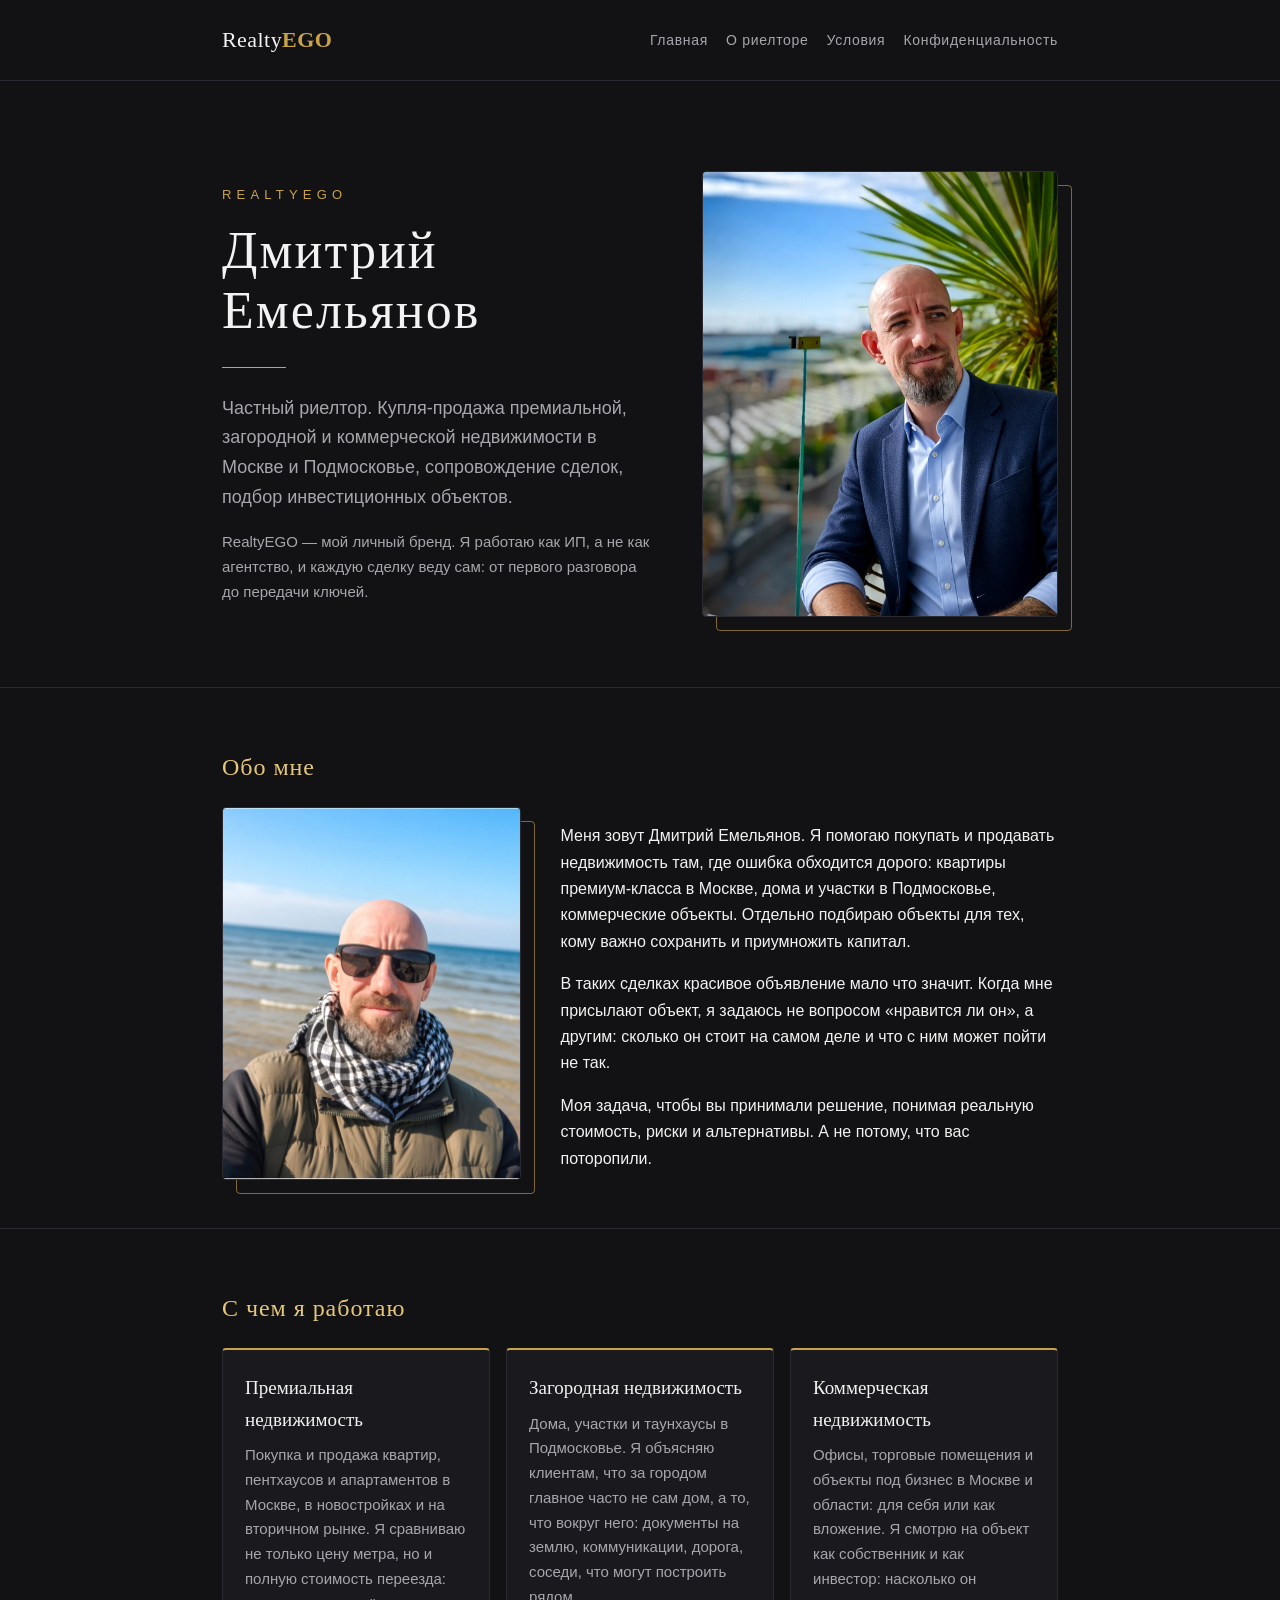
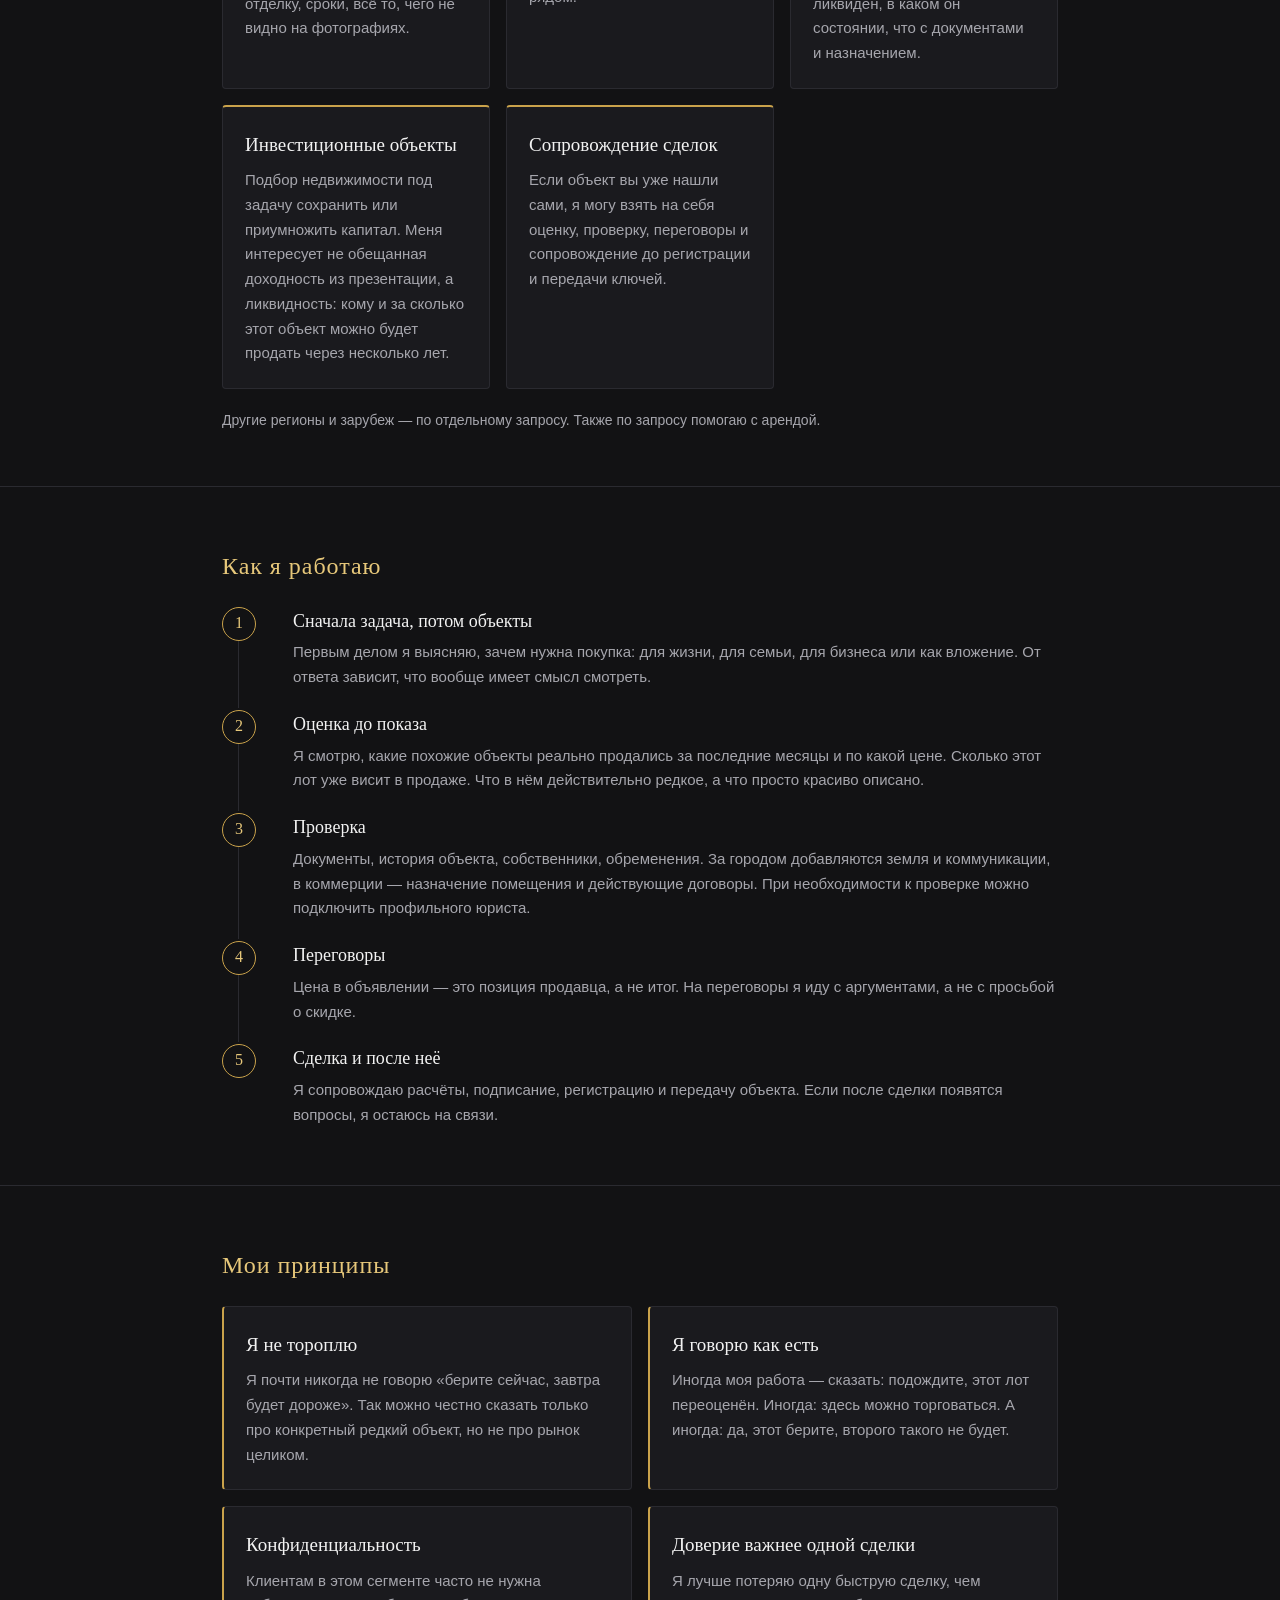
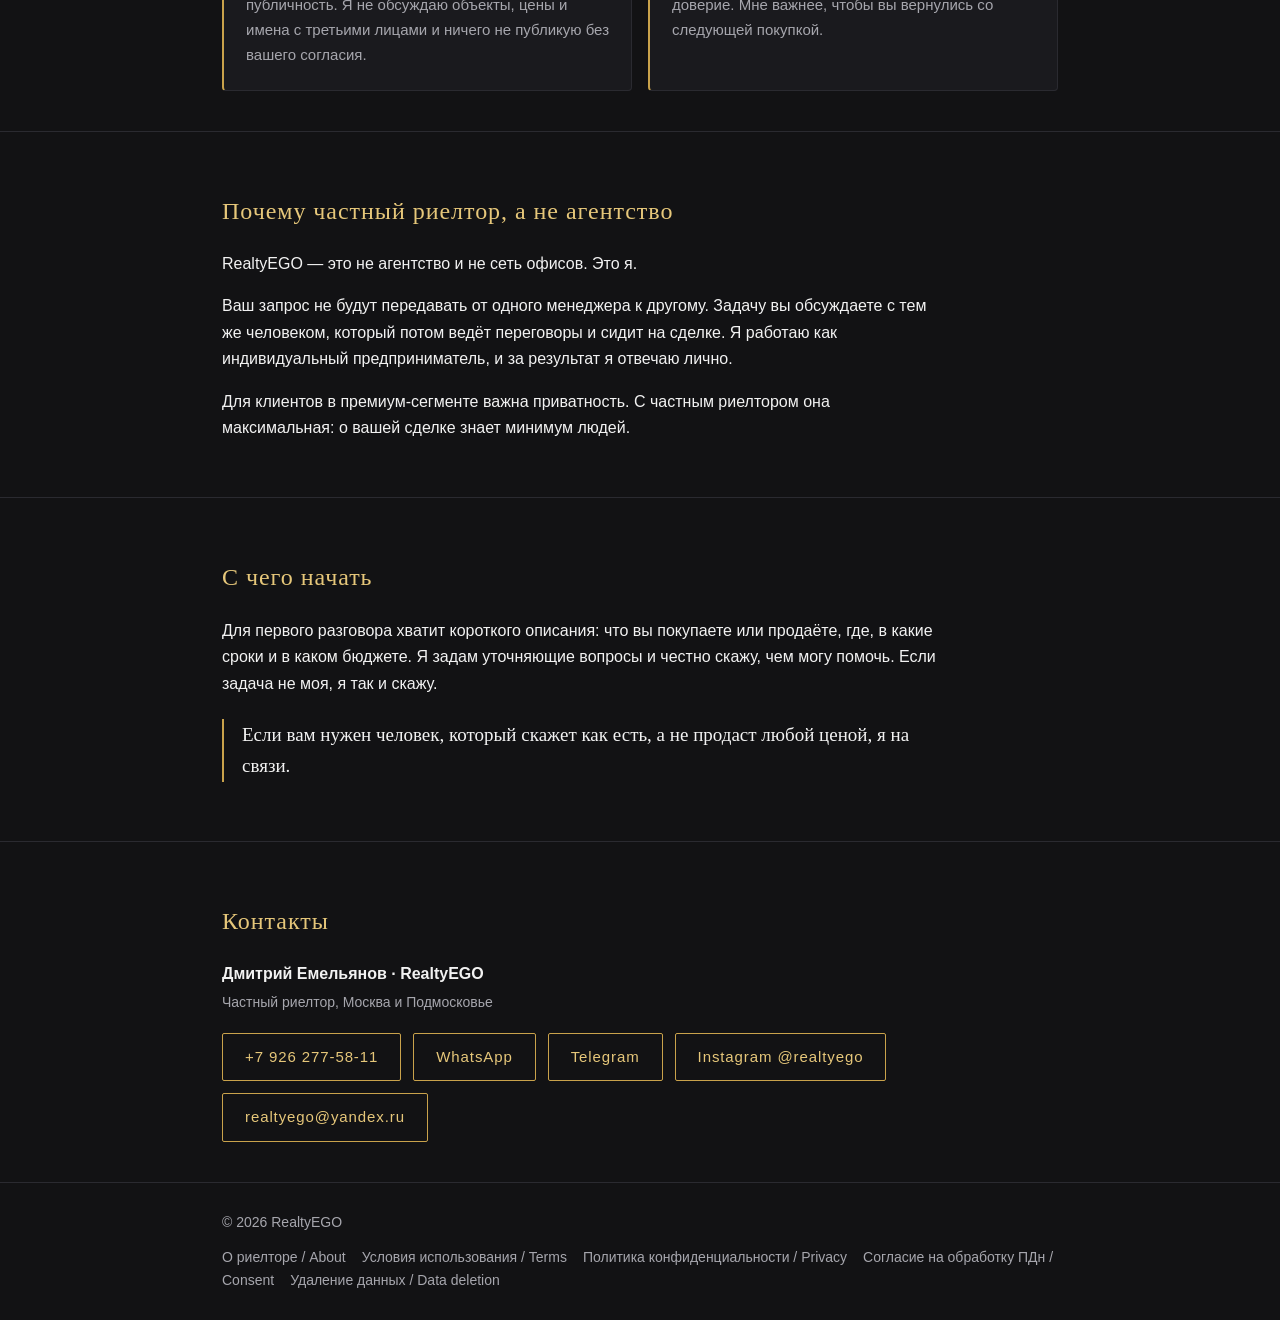
==== about/index.html @ 1777834c "About: tighten privacy sentence" ====
<!DOCTYPE html>
<html lang="ru">
<head>
<meta charset="utf-8">
<meta name="viewport" content="width=device-width, initial-scale=1">
<title>О риелторе — Дмитрий Емельянов | RealtyEGO</title>
<meta name="description" content="Дмитрий Емельянов, частный риелтор RealtyEGO: купля-продажа премиальной, загородной и коммерческой недвижимости Москвы и Подмосковья, сопровождение сделок, инвестиционные объекты.">
<link rel="stylesheet" href="/style.css">
</head>
<body>
<header><div class="wrap"><a class="logo" href="/">Realty<b>EGO</b></a><nav><a href="/">Главная</a><a href="/about/">О риелторе</a><a href="/terms/">Условия</a><a href="/privacy/">Конфиденциальность</a></nav></div></header>
<main>
<div class="hero about-hero"><div class="wrap hero-grid">
<div>
<p class="kicker">RealtyEGO</p>
<h1 class="name">Дмитрий Емельянов</h1>
<div class="divider"></div>
<p class="lead">Частный риелтор. Купля-продажа премиальной, загородной и коммерческой недвижимости в Москве и Подмосковье, сопровождение сделок, подбор инвестиционных объектов.</p>
<p class="note">RealtyEGO — мой личный бренд. Я работаю как ИП, а не как агентство, и каждую сделку веду сам: от первого разговора до передачи ключей.</p>
</div>
<div class="photo"><img src="/media/about/hero.jpg" alt="Дмитрий Емельянов, частный риелтор RealtyEGO"></div>
</div></div>

<section><div class="wrap">
<h2>Обо мне</h2>
<div class="about-grid">
<div class="photo"><img src="/media/about/beach_about.jpg" alt="Дмитрий Емельянов"></div>
<div class="prose">
<p>Меня зовут Дмитрий Емельянов. Я помогаю покупать и продавать недвижимость там, где ошибка обходится дорого: квартиры премиум-класса в Москве, дома и участки в Подмосковье, коммерческие объекты. Отдельно подбираю объекты для тех, кому важно сохранить и приумножить капитал.</p>
<p>В таких сделках красивое объявление мало что значит. Когда мне присылают объект, я задаюсь не вопросом «нравится ли он», а другим: сколько он стоит на самом деле и что с ним может пойти не так.</p>
<p>Моя задача, чтобы вы принимали решение, понимая реальную стоимость, риски и альтернативы. А не потому, что вас поторопили.</p>
</div>
</div>
</div></section>

<section><div class="wrap">
<h2>С чем я работаю</h2>
<div class="cards">
<div class="card"><h3>Премиальная недвижимость</h3><p>Покупка и продажа квартир, пентхаусов и апартаментов в Москве, в новостройках и на вторичном рынке. Я сравниваю не только цену метра, но и полную стоимость переезда: отделку, сроки, всё то, чего не видно на фотографиях.</p></div>
<div class="card"><h3>Загородная недвижимость</h3><p>Дома, участки и таунхаусы в Подмосковье. Я объясняю клиентам, что за городом главное часто не сам дом, а то, что вокруг него: документы на землю, коммуникации, дорога, соседи, что могут построить рядом.</p></div>
<div class="card"><h3>Коммерческая недвижимость</h3><p>Офисы, торговые помещения и объекты под бизнес в Москве и области: для себя или как вложение. Я смотрю на объект как собственник и как инвестор: насколько он ликвиден, в каком он состоянии, что с документами и назначением.</p></div>
<div class="card"><h3>Инвестиционные объекты</h3><p>Подбор недвижимости под задачу сохранить или приумножить капитал. Меня интересует не обещанная доходность из презентации, а ликвидность: кому и за сколько этот объект можно будет продать через несколько лет.</p></div>
<div class="card"><h3>Сопровождение сделок</h3><p>Если объект вы уже нашли сами, я могу взять на себя оценку, проверку, переговоры и сопровождение до регистрации и передачи ключей.</p></div>
</div>
<p class="aside">Другие регионы и зарубеж — по отдельному запросу. Также по запросу помогаю с арендой.</p>
</div></section>

<section><div class="wrap">
<h2>Как я работаю</h2>
<ol class="steps">
<li><h3>Сначала задача, потом объекты</h3><p>Первым делом я выясняю, зачем нужна покупка: для жизни, для семьи, для бизнеса или как вложение. От ответа зависит, что вообще имеет смысл смотреть.</p></li>
<li><h3>Оценка до показа</h3><p>Я смотрю, какие похожие объекты реально продались за последние месяцы и по какой цене. Сколько этот лот уже висит в продаже. Что в нём действительно редкое, а что просто красиво описано.</p></li>
<li><h3>Проверка</h3><p>Документы, история объекта, собственники, обременения. За городом добавляются земля и коммуникации, в коммерции — назначение помещения и действующие договоры. При необходимости к проверке можно подключить профильного юриста.</p></li>
<li><h3>Переговоры</h3><p>Цена в объявлении — это позиция продавца, а не итог. На переговоры я иду с аргументами, а не с просьбой о скидке.</p></li>
<li><h3>Сделка и после неё</h3><p>Я сопровождаю расчёты, подписание, регистрацию и передачу объекта. Если после сделки появятся вопросы, я остаюсь на связи.</p></li>
</ol>
</div></section>

<section><div class="wrap">
<h2>Мои принципы</h2>
<div class="principles">
<div class="card"><h3>Я не тороплю</h3><p>Я почти никогда не говорю «берите сейчас, завтра будет дороже». Так можно честно сказать только про конкретный редкий объект, но не про рынок целиком.</p></div>
<div class="card"><h3>Я говорю как есть</h3><p>Иногда моя работа — сказать: подождите, этот лот переоценён. Иногда: здесь можно торговаться. А иногда: да, этот берите, второго такого не будет.</p></div>
<div class="card"><h3>Конфиденциальность</h3><p>Клиентам в этом сегменте часто не нужна публичность. Я не обсуждаю объекты, цены и имена с третьими лицами и ничего не публикую без вашего согласия.</p></div>
<div class="card"><h3>Доверие важнее одной сделки</h3><p>Я лучше потеряю одну быструю сделку, чем доверие. Мне важнее, чтобы вы вернулись со следующей покупкой.</p></div>
</div>
</div></section>

<section><div class="wrap prose">
<h2>Почему частный риелтор, а не агентство</h2>
<p>RealtyEGO — это не агентство и не сеть офисов. Это я.</p>
<p>Ваш запрос не будут передавать от одного менеджера к другому. Задачу вы обсуждаете с тем же человеком, который потом ведёт переговоры и сидит на сделке. Я работаю как индивидуальный предприниматель, и за результат я отвечаю лично.</p>
<p>Для клиентов в премиум-сегменте важна приватность. С частным риелтором она максимальная: о вашей сделке знает минимум людей.</p>
</div></section>

<section><div class="wrap prose">
<h2>С чего начать</h2>
<p>Для первого разговора хватит короткого описания: что вы покупаете или продаёте, где, в какие сроки и в каком бюджете. Я задам уточняющие вопросы и честно скажу, чем могу помочь. Если задача не моя, я так и скажу.</p>
<p class="cta">Если вам нужен человек, который скажет как есть, а не продаст любой ценой, я на связи.</p>
</div></section>

<section id="contacts"><div class="wrap vcard">
<h2>Контакты</h2>
<p><b>Дмитрий Емельянов · RealtyEGO</b></p>
<p class="muted">Частный риелтор, Москва и Подмосковье</p>
<div class="contacts">
<a class="btn" href="tel:+79262775811">+7 926 277-58-11</a>
<a class="btn" href="https://wa.me/79262775811" target="_blank" rel="noopener">WhatsApp</a>
<a class="btn" href="https://t.me/realtyEGO" target="_blank" rel="noopener">Telegram</a>
<a class="btn" href="https://www.instagram.com/realtyego/" target="_blank" rel="noopener">Instagram @realtyego</a>
<a class="btn" href="mailto:realtyego@yandex.ru">realtyego@yandex.ru</a>
</div>
</div></section>
</main>
<footer><div class="wrap"><div>© 2026 RealtyEGO</div><div><a href="/about/">О риелторе / About</a><a href="/terms/">Условия использования / Terms</a><a href="/privacy/">Политика конфиденциальности / Privacy</a><a href="/consent/">Согласие на обработку ПДн / Consent</a><a href="/data-deletion/">Удаление данных / Data deletion</a></div></div></footer>
</body>
</html>
---- style.css ----
:root{--bg:#121214;--panel:#1a1a1e;--gold:#c9a24b;--gold2:#e6c77a;--text:#f2f2f2;--muted:#a6a6ad;--line:#2a2a30}
*{box-sizing:border-box}
html,body{margin:0;padding:0}
body{background:var(--bg);color:var(--text);font-family:"Helvetica Neue",Arial,sans-serif;line-height:1.65;-webkit-font-smoothing:antialiased}
a{color:var(--gold2);text-decoration:none}
a:hover{text-decoration:underline}
.wrap{max-width:880px;margin:0 auto;padding:0 22px}
header{border-bottom:1px solid var(--line);padding:22px 0}
header .wrap{display:flex;align-items:center;justify-content:space-between;gap:16px;flex-wrap:wrap}
.logo{font-family:Georgia,"Times New Roman",serif;font-size:22px;letter-spacing:.02em;color:var(--text);white-space:nowrap}
.logo b{color:var(--gold);font-weight:700}
.logo:hover{text-decoration:none}
nav a{color:var(--muted);margin-left:18px;font-size:14px;letter-spacing:.05em}
nav a:first-child{margin-left:0}
.hero{padding:90px 0 70px;text-align:center}
.hero .mark{font-family:Georgia,serif;font-size:clamp(40px,9vw,76px);letter-spacing:.16em;line-height:1.1;margin:0}
.hero .mark span{display:block;font-size:.42em;letter-spacing:.5em;color:var(--text);margin-bottom:6px}
.hero .mark b{color:var(--gold)}
.hero p.lead{color:var(--muted);font-size:18px;max-width:620px;margin:26px auto 0}
.divider{width:64px;height:1px;background:var(--gold);margin:30px auto}
section{padding:40px 0;border-top:1px solid var(--line)}
h1,h2,h3{font-family:Georgia,serif;font-weight:400;color:var(--text)}
h2{color:var(--gold2);letter-spacing:.04em}
.cards{display:grid;grid-template-columns:repeat(auto-fit,minmax(220px,1fr));gap:16px;margin-top:20px}
.card{background:var(--panel);border:1px solid var(--line);border-top:2px solid var(--gold);padding:22px;border-radius:4px}
.card h3{margin:0 0 8px;font-size:19px}
.card p{margin:0;color:var(--muted);font-size:15px}
.contacts{display:flex;flex-wrap:wrap;gap:12px;margin-top:18px}
.btn{display:inline-block;border:1px solid var(--gold);color:var(--gold2);padding:11px 22px;border-radius:2px;letter-spacing:.06em;font-size:15px}
.btn:hover{background:var(--gold);color:var(--bg);text-decoration:none}
.doc{padding:50px 0}
.doc h1{font-size:34px;margin-bottom:4px}
.doc .date{color:var(--muted);font-size:14px}
.doc h2{font-size:21px;margin-top:34px}
.summary{background:var(--panel);border-left:2px solid var(--gold);padding:18px 22px;margin:26px 0;border-radius:2px}
.summary h2{margin-top:0}
footer{border-top:1px solid var(--line);padding:28px 0;color:var(--muted);font-size:14px}
footer .wrap{display:flex;justify-content:space-between;flex-wrap:wrap;gap:12px}
footer a{color:var(--muted);margin-right:16px}
@media(max-width:560px){nav a{margin-left:12px}.hero{padding:60px 0 50px}}

/* About page */
.hero.about-hero{text-align:left}
.hero-grid{display:grid;grid-template-columns:1.1fr .9fr;gap:44px;align-items:center}
.hero .name{font-family:Georgia,serif;font-size:clamp(34px,5.4vw,52px);letter-spacing:.04em;line-height:1.15;margin:0}
.hero .kicker{color:var(--gold);letter-spacing:.4em;font-size:13px;text-transform:uppercase;margin:0 0 16px}
.hero.about-hero .divider{margin:26px 0}
.hero.about-hero p.lead{margin:0;max-width:none}
.hero p.note{color:var(--muted);font-size:15px;margin:18px 0 0}
.photo{position:relative}
.photo img{display:block;width:100%;aspect-ratio:4/5;object-fit:cover;border-radius:4px;border:1px solid var(--line)}
.photo:after{content:"";position:absolute;left:14px;top:14px;right:-14px;bottom:-14px;border:1px solid var(--gold);border-radius:4px;z-index:-1;opacity:.6}
.about-grid{display:grid;grid-template-columns:.75fr 1.25fr;gap:40px;align-items:start;margin-top:10px}
.prose p{max-width:720px}
.aside{color:var(--muted);font-size:14px;margin-top:20px}
.steps{counter-reset:s;list-style:none;padding:0;margin:20px 0 0}
.steps li{position:relative;padding:0 0 18px 54px;border-left:1px solid var(--line);margin-left:16px}
.steps li:last-child{border-left-color:transparent}
.steps li:before{counter-increment:s;content:counter(s);position:absolute;left:-17px;top:0;width:32px;height:32px;border:1px solid var(--gold);border-radius:50%;background:var(--bg);color:var(--gold2);font-family:Georgia,serif;text-align:center;line-height:30px}
.steps h3{margin:2px 0 4px;font-size:18px}
.steps p{margin:0;color:var(--muted);font-size:15px}
.principles{display:grid;grid-template-columns:repeat(auto-fit,minmax(300px,1fr));gap:16px;margin-top:20px}
.principles .card{border-top:1px solid var(--line);border-left:2px solid var(--gold)}
.cta{font-family:Georgia,serif;font-size:19px;color:var(--text);border-left:2px solid var(--gold);padding-left:18px;margin-top:22px}
.vcard p{margin:4px 0}
.vcard .muted{color:var(--muted);font-size:14px}
@media(max-width:720px){.hero-grid,.about-grid{grid-template-columns:1fr}.hero-grid .photo{order:-1;max-width:420px}.about-grid .photo{max-width:360px}}
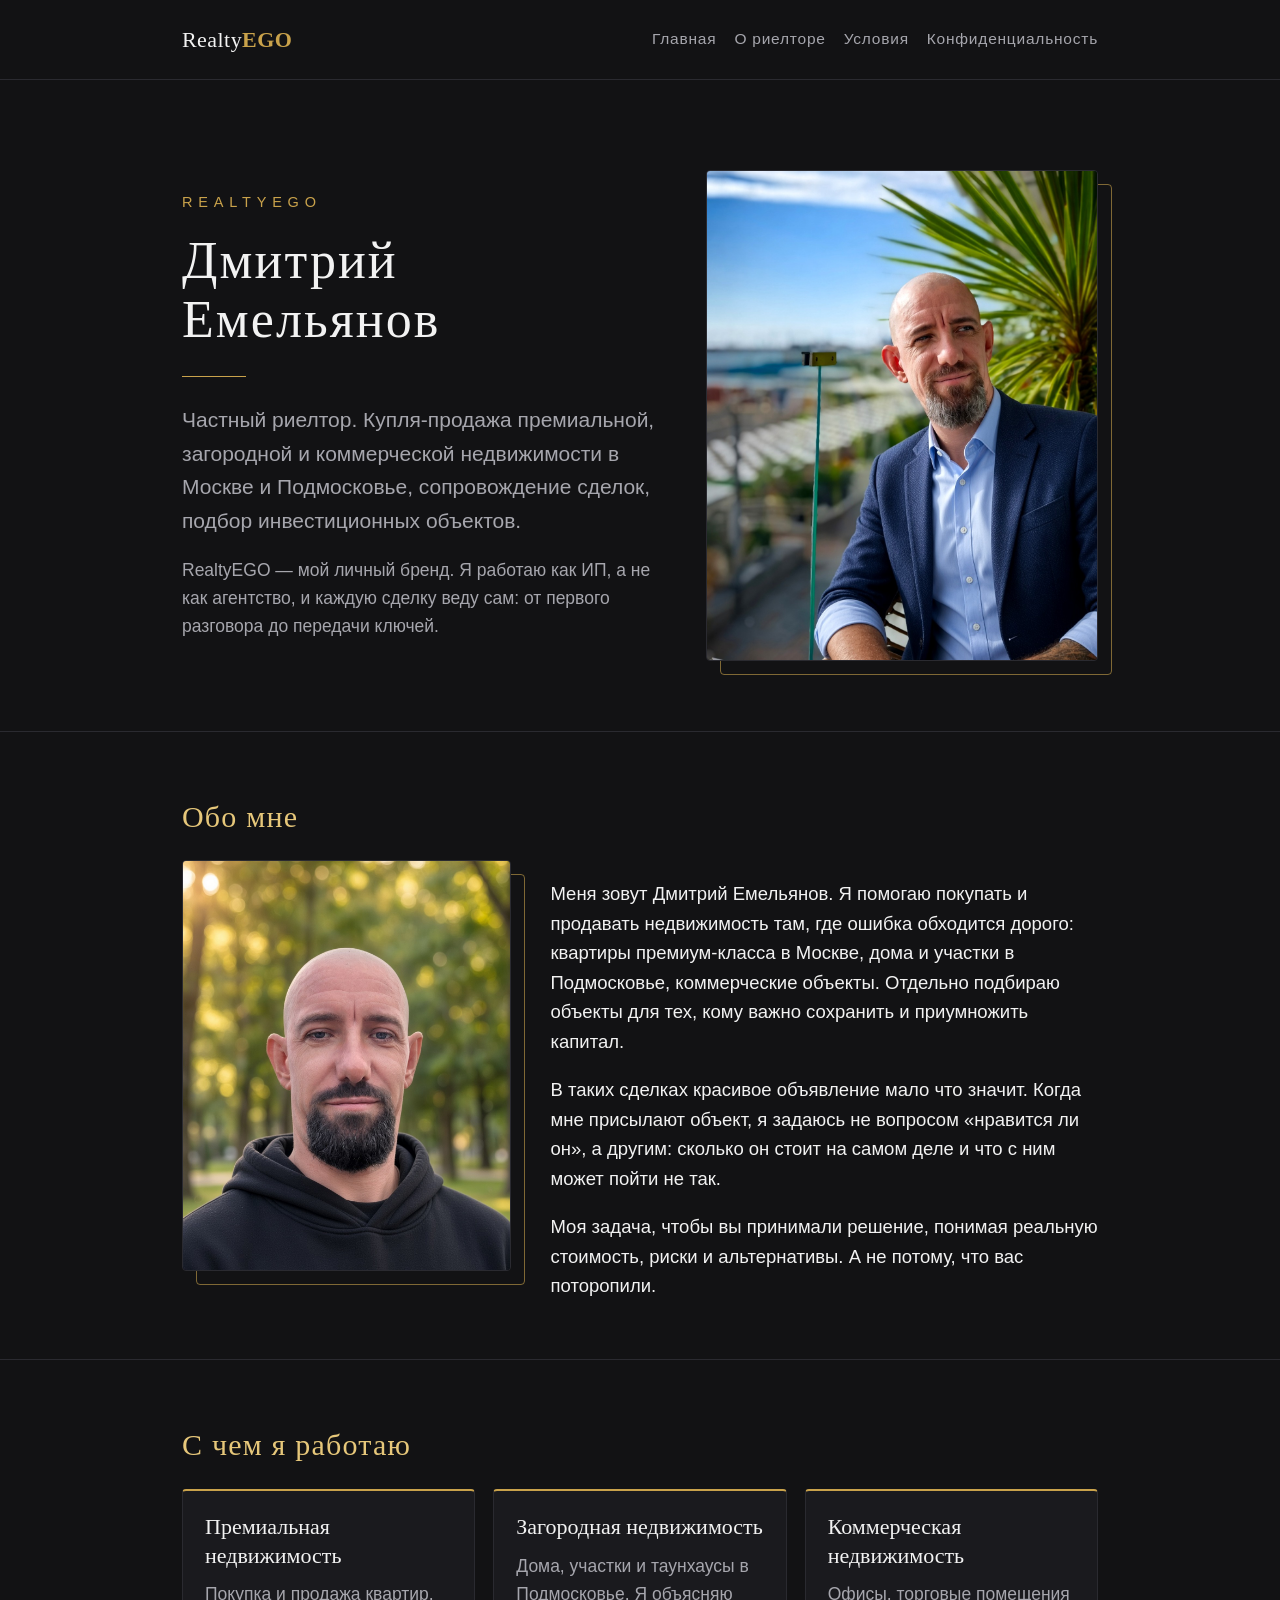
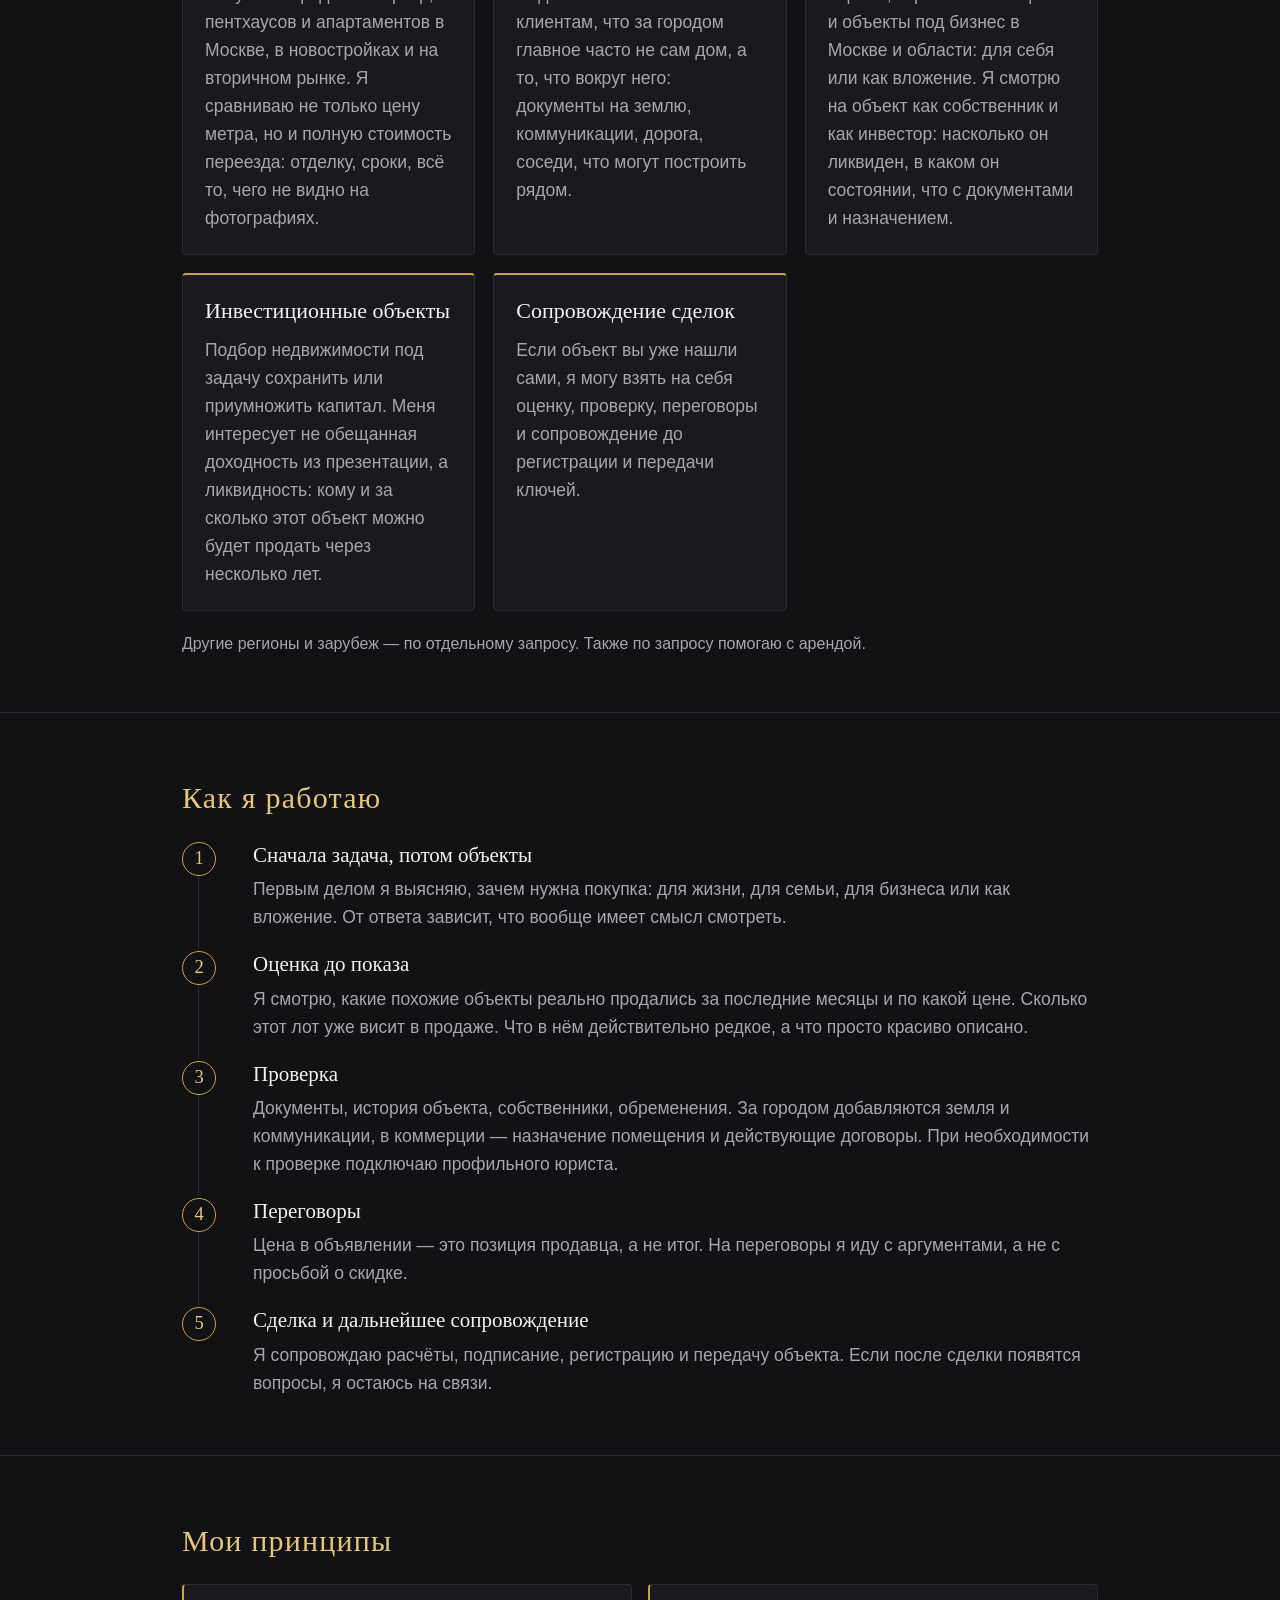
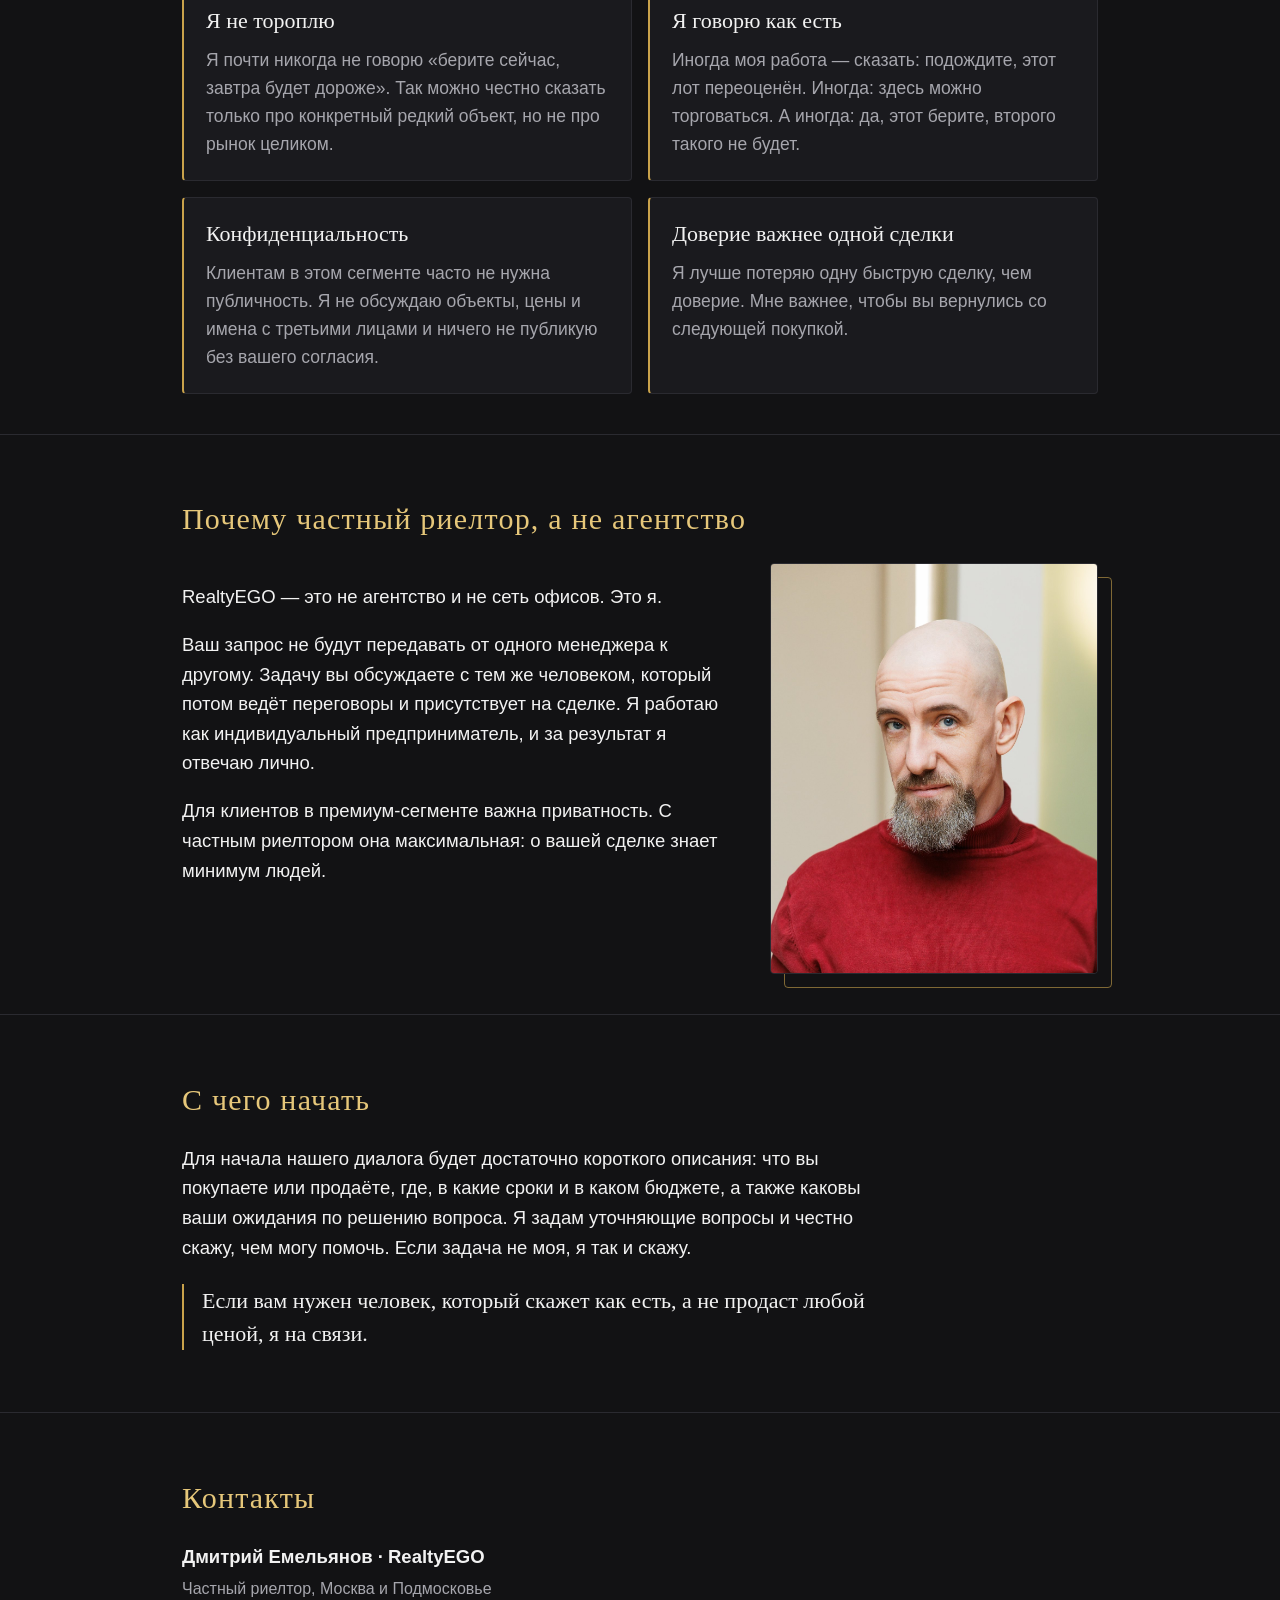
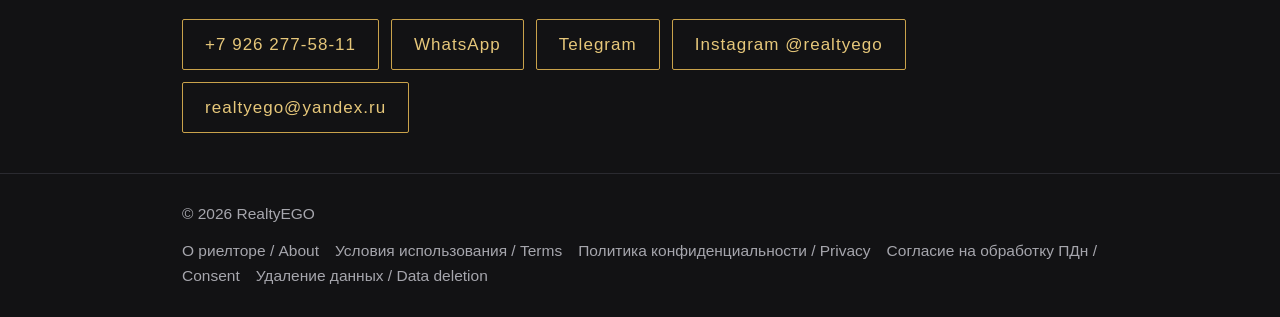
==== commit 85947a55: "About: text edits, larger fonts, new park and red-sweater photos (no sunglasses)" ====
--- a/about/index.html
+++ b/about/index.html
@@ -24,7 +24,7 @@
 <section><div class="wrap">
 <h2>Обо мне</h2>
 <div class="about-grid">
-<div class="photo"><img src="/media/about/beach_about.jpg" alt="Дмитрий Емельянов"></div>
+<div class="photo"><img src="/media/about/park_about.jpg" alt="Дмитрий Емельянов"></div>
 <div class="prose">
 <p>Меня зовут Дмитрий Емельянов. Я помогаю покупать и продавать недвижимость там, где ошибка обходится дорого: квартиры премиум-класса в Москве, дома и участки в Подмосковье, коммерческие объекты. Отдельно подбираю объекты для тех, кому важно сохранить и приумножить капитал.</p>
 <p>В таких сделках красивое объявление мало что значит. Когда мне присылают объект, я задаюсь не вопросом «нравится ли он», а другим: сколько он стоит на самом деле и что с ним может пойти не так.</p>
@@ -50,9 +50,9 @@
 <ol class="steps">
 <li><h3>Сначала задача, потом объекты</h3><p>Первым делом я выясняю, зачем нужна покупка: для жизни, для семьи, для бизнеса или как вложение. От ответа зависит, что вообще имеет смысл смотреть.</p></li>
 <li><h3>Оценка до показа</h3><p>Я смотрю, какие похожие объекты реально продались за последние месяцы и по какой цене. Сколько этот лот уже висит в продаже. Что в нём действительно редкое, а что просто красиво описано.</p></li>
-<li><h3>Проверка</h3><p>Документы, история объекта, собственники, обременения. За городом добавляются земля и коммуникации, в коммерции — назначение помещения и действующие договоры. При необходимости к проверке можно подключить профильного юриста.</p></li>
+<li><h3>Проверка</h3><p>Документы, история объекта, собственники, обременения. За городом добавляются земля и коммуникации, в коммерции — назначение помещения и действующие договоры. При необходимости к проверке подключаю профильного юриста.</p></li>
 <li><h3>Переговоры</h3><p>Цена в объявлении — это позиция продавца, а не итог. На переговоры я иду с аргументами, а не с просьбой о скидке.</p></li>
-<li><h3>Сделка и после неё</h3><p>Я сопровождаю расчёты, подписание, регистрацию и передачу объекта. Если после сделки появятся вопросы, я остаюсь на связи.</p></li>
+<li><h3>Сделка и дальнейшее сопровождение</h3><p>Я сопровождаю расчёты, подписание, регистрацию и передачу объекта. Если после сделки появятся вопросы, я остаюсь на связи.</p></li>
 </ol>
 </div></section>
 
@@ -66,16 +66,21 @@
 </div>
 </div></section>
 
-<section><div class="wrap prose">
+<section><div class="wrap">
 <h2>Почему частный риелтор, а не агентство</h2>
+<div class="about-grid about-grid-rev">
+<div>
 <p>RealtyEGO — это не агентство и не сеть офисов. Это я.</p>
-<p>Ваш запрос не будут передавать от одного менеджера к другому. Задачу вы обсуждаете с тем же человеком, который потом ведёт переговоры и сидит на сделке. Я работаю как индивидуальный предприниматель, и за результат я отвечаю лично.</p>
+<p>Ваш запрос не будут передавать от одного менеджера к другому. Задачу вы обсуждаете с тем же человеком, который потом ведёт переговоры и присутствует на сделке. Я работаю как индивидуальный предприниматель, и за результат я отвечаю лично.</p>
 <p>Для клиентов в премиум-сегменте важна приватность. С частным риелтором она максимальная: о вашей сделке знает минимум людей.</p>
+</div>
+<div class="photo"><img src="/media/about/red_about.jpg" alt="Дмитрий Емельянов, RealtyEGO" loading="lazy"></div>
+</div>
 </div></section>
 
 <section><div class="wrap prose">
 <h2>С чего начать</h2>
-<p>Для первого разговора хватит короткого описания: что вы покупаете или продаёте, где, в какие сроки и в каком бюджете. Я задам уточняющие вопросы и честно скажу, чем могу помочь. Если задача не моя, я так и скажу.</p>
+<p>Для начала нашего диалога будет достаточно короткого описания: что вы покупаете или продаёте, где, в какие сроки и в каком бюджете, а также каковы ваши ожидания по решению вопроса. Я задам уточняющие вопросы и честно скажу, чем могу помочь. Если задача не моя, я так и скажу.</p>
 <p class="cta">Если вам нужен человек, который скажет как есть, а не продаст любой ценой, я на связи.</p>
 </div></section>
 
--- a/style.css
+++ b/style.css
@@ -1,67 +1,67 @@
 :root{--bg:#121214;--panel:#1a1a1e;--gold:#c9a24b;--gold2:#e6c77a;--text:#f2f2f2;--muted:#a6a6ad;--line:#2a2a30}
 *{box-sizing:border-box}
 html,body{margin:0;padding:0}
-body{background:var(--bg);color:var(--text);font-family:"Helvetica Neue",Arial,sans-serif;line-height:1.65;-webkit-font-smoothing:antialiased}
+body{background:var(--bg);color:var(--text);font-family:"Helvetica Neue",Arial,sans-serif;font-size:18.5px;line-height:1.6;-webkit-font-smoothing:antialiased}
 a{color:var(--gold2);text-decoration:none}
 a:hover{text-decoration:underline}
-.wrap{max-width:880px;margin:0 auto;padding:0 22px}
+.wrap{max-width:960px;margin:0 auto;padding:0 22px}
 header{border-bottom:1px solid var(--line);padding:22px 0}
 header .wrap{display:flex;align-items:center;justify-content:space-between;gap:16px;flex-wrap:wrap}
 .logo{font-family:Georgia,"Times New Roman",serif;font-size:22px;letter-spacing:.02em;color:var(--text);white-space:nowrap}
 .logo b{color:var(--gold);font-weight:700}
 .logo:hover{text-decoration:none}
-nav a{color:var(--muted);margin-left:18px;font-size:14px;letter-spacing:.05em}
-nav a:first-child{margin-left:0}
+nav{display:flex;flex-wrap:wrap;gap:6px 18px}
+nav a{color:var(--muted);margin-left:0;font-size:15.5px;white-space:nowrap;display:inline-block;letter-spacing:.05em}
 .hero{padding:90px 0 70px;text-align:center}
-.hero .mark{font-family:Georgia,serif;font-size:clamp(40px,9vw,76px);letter-spacing:.16em;line-height:1.1;margin:0}
-.hero .mark span{display:block;font-size:.42em;letter-spacing:.5em;color:var(--text);margin-bottom:6px}
-.hero .mark b{color:var(--gold)}
-.hero p.lead{color:var(--muted);font-size:18px;max-width:620px;margin:26px auto 0}
+.hero .mark{font-family:Georgia,serif;font-size:clamp(40px,8vw,68px);letter-spacing:.04em;line-height:1.1;margin:0;white-space:nowrap}
+.hero .mark b{color:var(--gold);font-weight:700}
+.hero p.lead{color:var(--muted);font-size:21px;max-width:620px;margin:26px auto 0}
 .divider{width:64px;height:1px;background:var(--gold);margin:30px auto}
 section{padding:40px 0;border-top:1px solid var(--line)}
-h1,h2,h3{font-family:Georgia,serif;font-weight:400;color:var(--text)}
-h2{color:var(--gold2);letter-spacing:.04em}
-.cards{display:grid;grid-template-columns:repeat(auto-fit,minmax(220px,1fr));gap:16px;margin-top:20px}
+h1,h2,h3{font-family:Georgia,serif;font-weight:400;color:var(--text);line-height:1.25}
+h2{color:var(--gold2);letter-spacing:.04em;font-size:30px;line-height:1.3}
+.cards{display:grid;grid-template-columns:repeat(auto-fit,minmax(260px,1fr));gap:18px;margin-top:20px}
 .card{background:var(--panel);border:1px solid var(--line);border-top:2px solid var(--gold);padding:22px;border-radius:4px}
-.card h3{margin:0 0 8px;font-size:19px}
-.card p{margin:0;color:var(--muted);font-size:15px}
+.card h3{margin:0 0 10px;font-size:22px;line-height:1.3}
+.card p{margin:0;color:var(--muted);font-size:17.5px;line-height:1.6}
 .contacts{display:flex;flex-wrap:wrap;gap:12px;margin-top:18px}
-.btn{display:inline-block;border:1px solid var(--gold);color:var(--gold2);padding:11px 22px;border-radius:2px;letter-spacing:.06em;font-size:15px}
+.btn{display:inline-block;border:1px solid var(--gold);color:var(--gold2);padding:11px 22px;border-radius:2px;letter-spacing:.06em;font-size:17px}
 .btn:hover{background:var(--gold);color:var(--bg);text-decoration:none}
 .doc{padding:50px 0}
 .doc h1{font-size:34px;margin-bottom:4px}
-.doc .date{color:var(--muted);font-size:14px}
-.doc h2{font-size:21px;margin-top:34px}
+.doc .date{color:var(--muted);font-size:15.5px}
+.doc h2{font-size:23px;margin-top:34px}
 .summary{background:var(--panel);border-left:2px solid var(--gold);padding:18px 22px;margin:26px 0;border-radius:2px}
 .summary h2{margin-top:0}
-footer{border-top:1px solid var(--line);padding:28px 0;color:var(--muted);font-size:14px}
+footer{border-top:1px solid var(--line);padding:28px 0;color:var(--muted);font-size:15.5px}
 footer .wrap{display:flex;justify-content:space-between;flex-wrap:wrap;gap:12px}
 footer a{color:var(--muted);margin-right:16px}
-@media(max-width:560px){nav a{margin-left:12px}.hero{padding:60px 0 50px}}
+@media(max-width:560px){body{font-size:17px}nav{gap:4px 14px}nav a{font-size:15px}.doc h1{font-size:30px}.hero{padding:60px 0 50px}h2{font-size:26px}.hero p.lead{font-size:19px}.card h3{font-size:20px}.card p,.steps p{font-size:16.5px}.steps h3{font-size:19.5px}.btn{font-size:16px}.cta{font-size:20px}}
 
 /* About page */
 .hero.about-hero{text-align:left}
 .hero-grid{display:grid;grid-template-columns:1.1fr .9fr;gap:44px;align-items:center}
 .hero .name{font-family:Georgia,serif;font-size:clamp(34px,5.4vw,52px);letter-spacing:.04em;line-height:1.15;margin:0}
-.hero .kicker{color:var(--gold);letter-spacing:.4em;font-size:13px;text-transform:uppercase;margin:0 0 16px}
+.hero .kicker{color:var(--gold);letter-spacing:.4em;font-size:14.5px;text-transform:uppercase;margin:0 0 16px}
 .hero.about-hero .divider{margin:26px 0}
 .hero.about-hero p.lead{margin:0;max-width:none}
-.hero p.note{color:var(--muted);font-size:15px;margin:18px 0 0}
+.hero p.note{color:var(--muted);font-size:17.5px;margin:18px 0 0}
 .photo{position:relative}
 .photo img{display:block;width:100%;aspect-ratio:4/5;object-fit:cover;border-radius:4px;border:1px solid var(--line)}
 .photo:after{content:"";position:absolute;left:14px;top:14px;right:-14px;bottom:-14px;border:1px solid var(--gold);border-radius:4px;z-index:-1;opacity:.6}
 .about-grid{display:grid;grid-template-columns:.75fr 1.25fr;gap:40px;align-items:start;margin-top:10px}
+.about-grid-rev{grid-template-columns:1.25fr .75fr}
 .prose p{max-width:720px}
-.aside{color:var(--muted);font-size:14px;margin-top:20px}
+.aside{color:var(--muted);font-size:16px;margin-top:20px}
 .steps{counter-reset:s;list-style:none;padding:0;margin:20px 0 0}
 .steps li{position:relative;padding:0 0 18px 54px;border-left:1px solid var(--line);margin-left:16px}
 .steps li:last-child{border-left-color:transparent}
 .steps li:before{counter-increment:s;content:counter(s);position:absolute;left:-17px;top:0;width:32px;height:32px;border:1px solid var(--gold);border-radius:50%;background:var(--bg);color:var(--gold2);font-family:Georgia,serif;text-align:center;line-height:30px}
-.steps h3{margin:2px 0 4px;font-size:18px}
-.steps p{margin:0;color:var(--muted);font-size:15px}
+.steps h3{margin:2px 0 6px;font-size:21px;line-height:1.3}
+.steps p{margin:0;color:var(--muted);font-size:17.5px;line-height:1.6}
 .principles{display:grid;grid-template-columns:repeat(auto-fit,minmax(300px,1fr));gap:16px;margin-top:20px}
 .principles .card{border-top:1px solid var(--line);border-left:2px solid var(--gold)}
-.cta{font-family:Georgia,serif;font-size:19px;color:var(--text);border-left:2px solid var(--gold);padding-left:18px;margin-top:22px}
+.cta{font-family:Georgia,serif;font-size:22px;line-height:1.5;color:var(--text);border-left:2px solid var(--gold);padding-left:18px;margin-top:22px}
 .vcard p{margin:4px 0}
-.vcard .muted{color:var(--muted);font-size:14px}
-@media(max-width:720px){.hero-grid,.about-grid{grid-template-columns:1fr}.hero-grid .photo{order:-1;max-width:420px}.about-grid .photo{max-width:360px}}
+.vcard .muted{color:var(--muted);font-size:16px}
+@media(max-width:720px){.hero-grid,.about-grid,.about-grid-rev{grid-template-columns:1fr}.hero-grid .photo{order:-1;max-width:420px}.about-grid .photo{max-width:360px}}
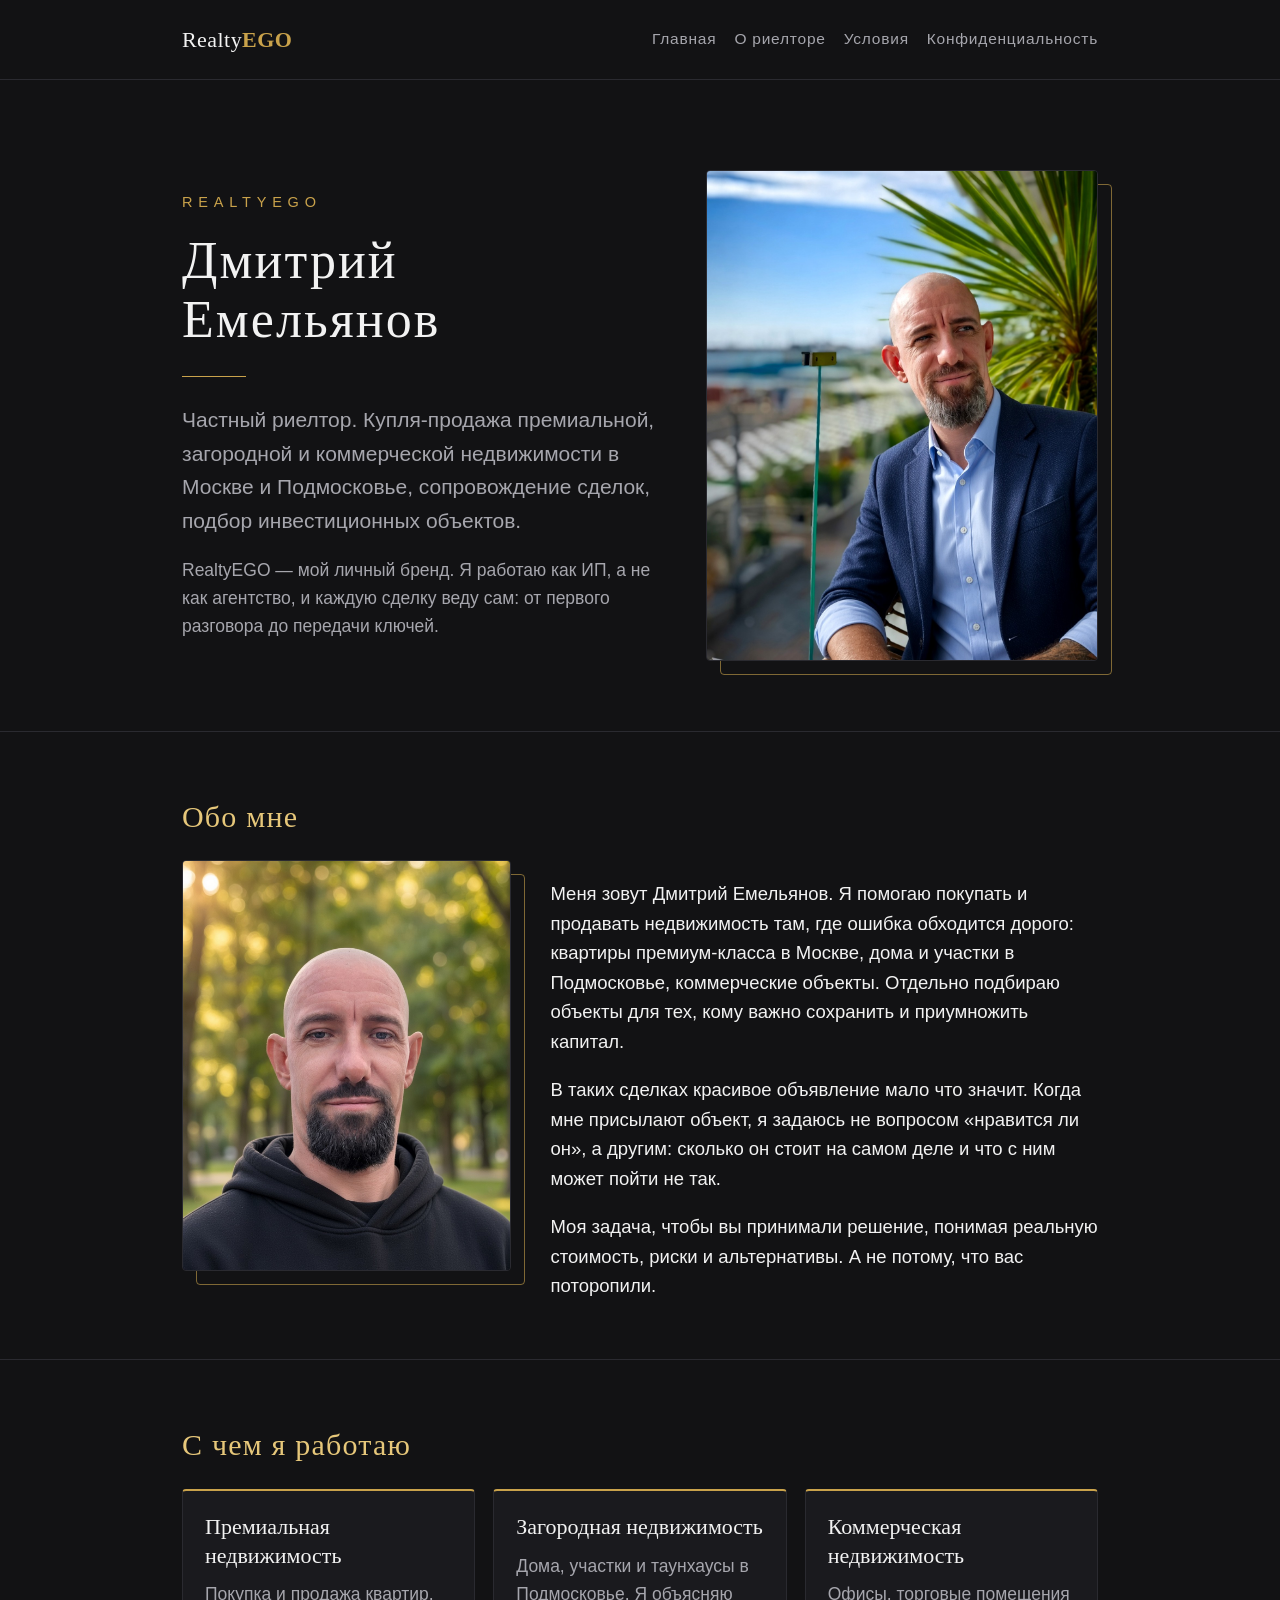
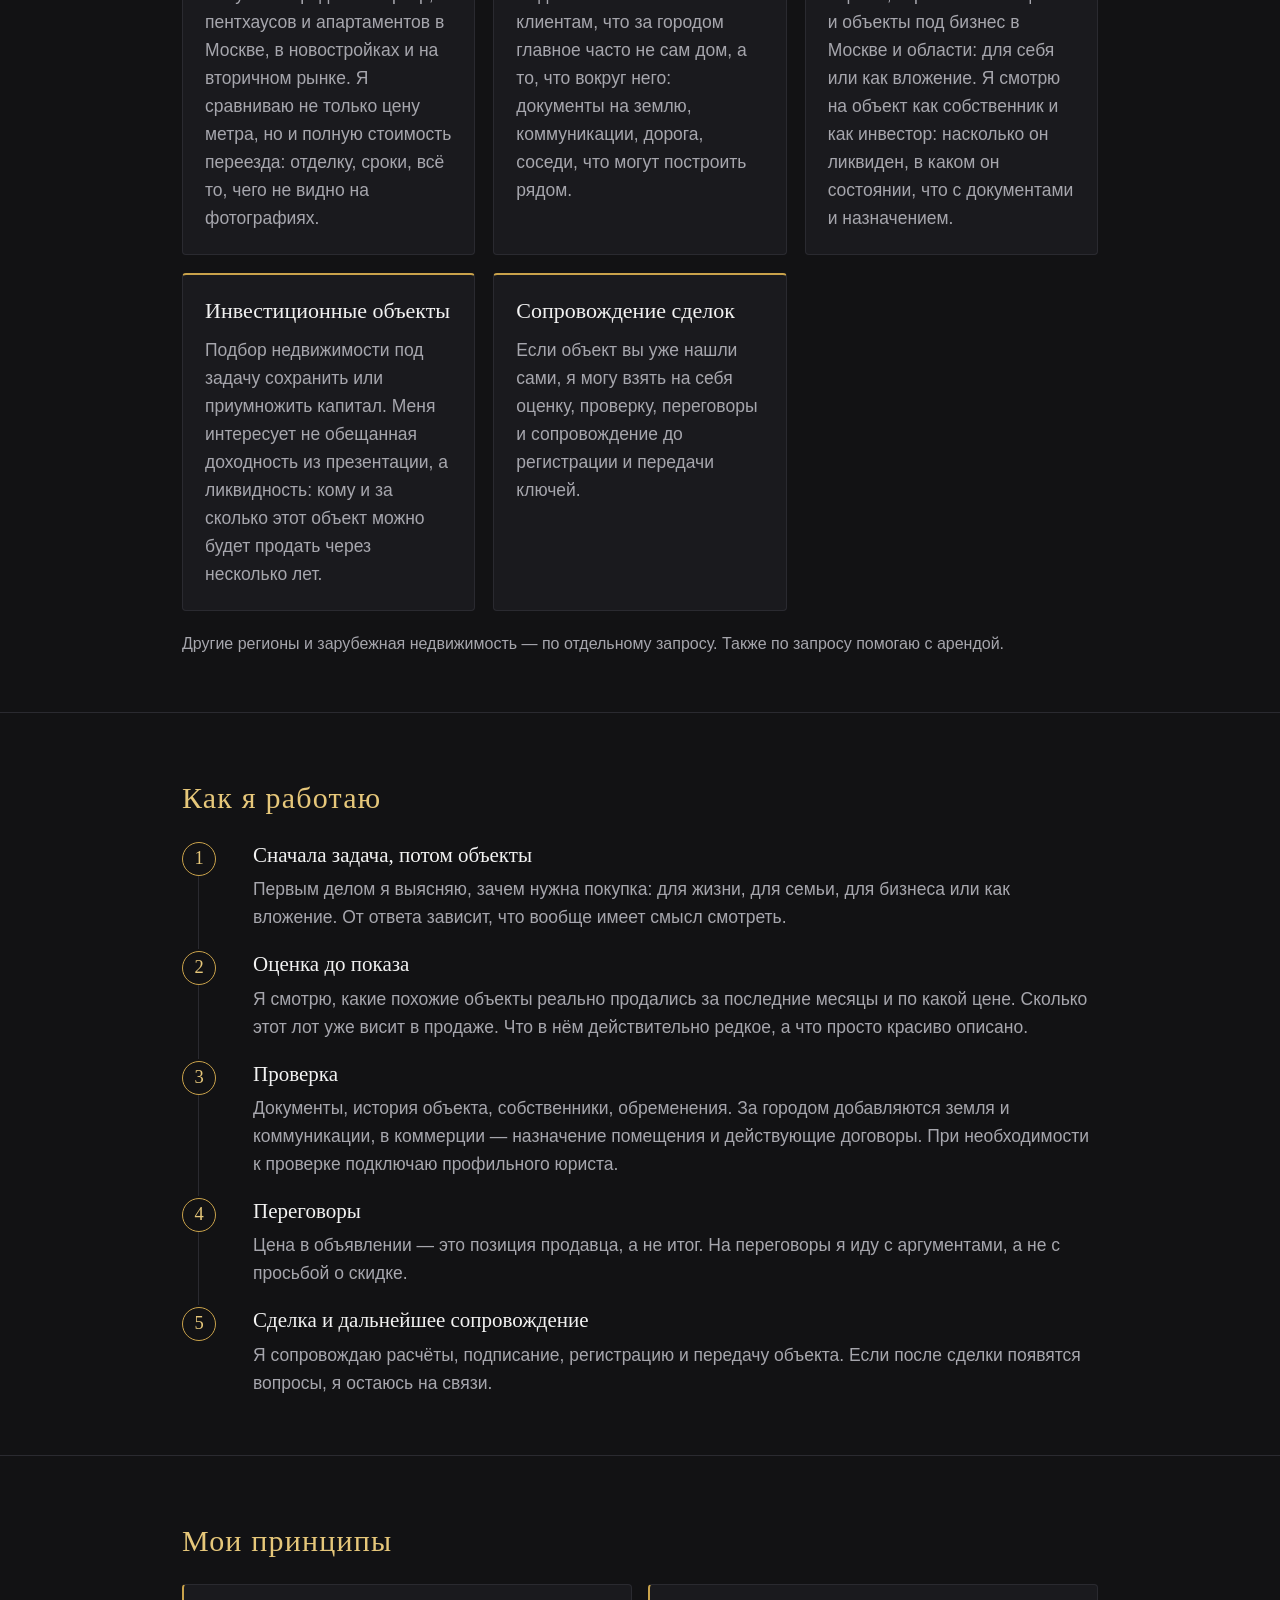
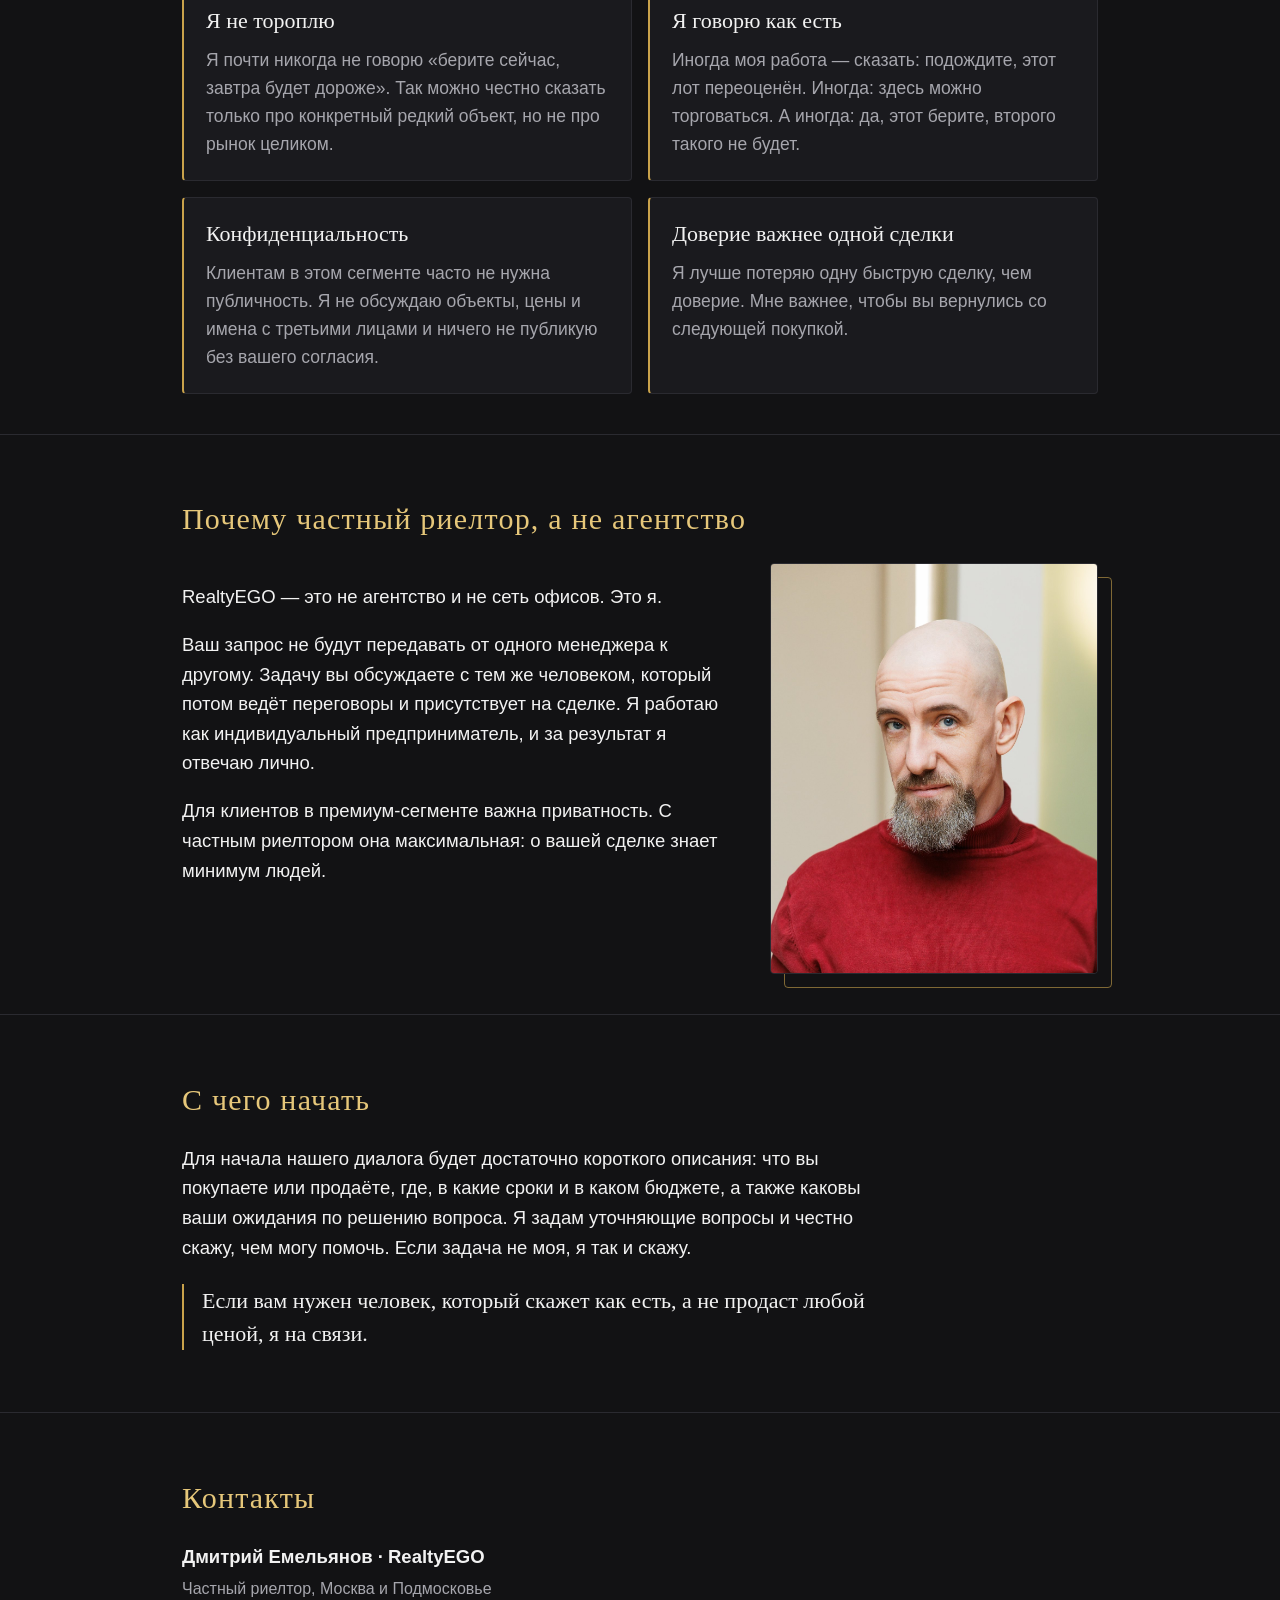
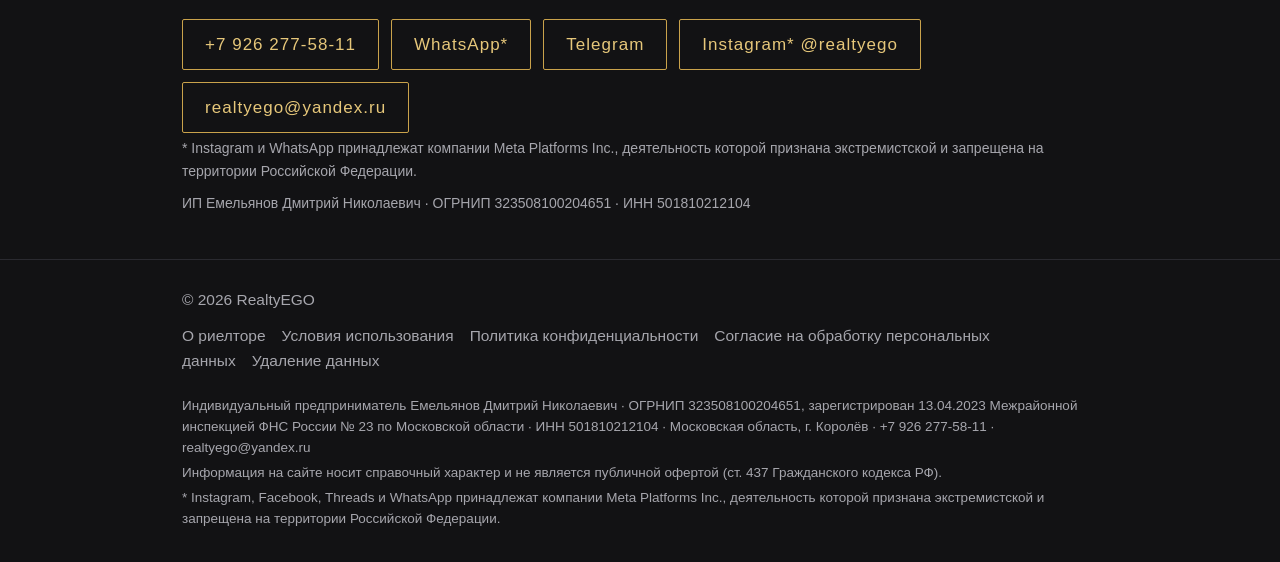
==== commit a83a3171: "Compliance fixes: remove TikTok, Meta* labels, IP requisites (ZoZPP art.9), no-offer note, Russian-f" ====
--- a/about/index.html
+++ b/about/index.html
@@ -42,7 +42,7 @@
 <div class="card"><h3>Инвестиционные объекты</h3><p>Подбор недвижимости под задачу сохранить или приумножить капитал. Меня интересует не обещанная доходность из презентации, а ликвидность: кому и за сколько этот объект можно будет продать через несколько лет.</p></div>
 <div class="card"><h3>Сопровождение сделок</h3><p>Если объект вы уже нашли сами, я могу взять на себя оценку, проверку, переговоры и сопровождение до регистрации и передачи ключей.</p></div>
 </div>
-<p class="aside">Другие регионы и зарубеж — по отдельному запросу. Также по запросу помогаю с арендой.</p>
+<p class="aside">Другие регионы и зарубежная недвижимость — по отдельному запросу. Также по запросу помогаю с арендой.</p>
 </div></section>
 
 <section><div class="wrap">
@@ -90,13 +90,20 @@
 <p class="muted">Частный риелтор, Москва и Подмосковье</p>
 <div class="contacts">
 <a class="btn" href="tel:+79262775811">+7 926 277-58-11</a>
-<a class="btn" href="https://wa.me/79262775811" target="_blank" rel="noopener">WhatsApp</a>
+<a class="btn" href="https://wa.me/79262775811" target="_blank" rel="noopener">WhatsApp*</a>
 <a class="btn" href="https://t.me/realtyEGO" target="_blank" rel="noopener">Telegram</a>
-<a class="btn" href="https://www.instagram.com/realtyego/" target="_blank" rel="noopener">Instagram @realtyego</a>
+<a class="btn" href="https://www.instagram.com/realtyego/" target="_blank" rel="noopener">Instagram* @realtyego</a>
 <a class="btn" href="mailto:realtyego@yandex.ru">realtyego@yandex.ru</a>
 </div>
+<p class="meta-note">* Instagram и WhatsApp принадлежат компании Meta Platforms Inc., деятельность которой признана экстремистской и запрещена на территории Российской Федерации.</p>
+<p class="muted requisites">ИП Емельянов Дмитрий Николаевич · ОГРНИП 323508100204651 · ИНН 501810212104</p>
 </div></section>
 </main>
-<footer><div class="wrap"><div>© 2026 RealtyEGO</div><div><a href="/about/">О риелторе / About</a><a href="/terms/">Условия использования / Terms</a><a href="/privacy/">Политика конфиденциальности / Privacy</a><a href="/consent/">Согласие на обработку ПДн / Consent</a><a href="/data-deletion/">Удаление данных / Data deletion</a></div></div></footer>
+<footer><div class="wrap"><div>© 2026 RealtyEGO</div><div><a href="/about/">О риелторе</a><a href="/terms/">Условия использования</a><a href="/privacy/">Политика конфиденциальности</a><a href="/consent/">Согласие на обработку персональных данных</a><a href="/data-deletion/">Удаление данных</a></div>
+<div class="legal">
+<p>Индивидуальный предприниматель Емельянов Дмитрий Николаевич · ОГРНИП 323508100204651, зарегистрирован 13.04.2023 Межрайонной инспекцией ФНС России № 23 по Московской области · ИНН 501810212104 · Московская область, г. Королёв · <a href="tel:+79262775811" class="nowrap">+7 926 277-58-11</a> · <a href="mailto:realtyego@yandex.ru">realtyego@yandex.ru</a></p>
+<p>Информация на сайте носит справочный характер и не является публичной офертой (ст. 437 Гражданского кодекса РФ).</p>
+<p>* Instagram, Facebook, Threads и WhatsApp принадлежат компании Meta Platforms Inc., деятельность которой признана экстремистской и запрещена на территории Российской Федерации.</p>
+</div></div></footer>
 </body>
 </html>
--- a/style.css
+++ b/style.css
@@ -65,3 +65,10 @@
 .vcard p{margin:4px 0}
 .vcard .muted{color:var(--muted);font-size:16px}
 @media(max-width:720px){.hero-grid,.about-grid,.about-grid-rev{grid-template-columns:1fr}.hero-grid .photo{order:-1;max-width:420px}.about-grid .photo{max-width:360px}}
+
+footer .legal{flex-basis:100%;font-size:13.5px;line-height:1.55;margin-top:6px}
+footer .legal p{margin:4px 0}
+footer .legal a{margin-right:0}
+.meta-note{color:var(--muted);font-size:14px;margin-top:14px}
+.vcard .requisites{font-size:14px;margin-top:10px}
+.nowrap{white-space:nowrap}
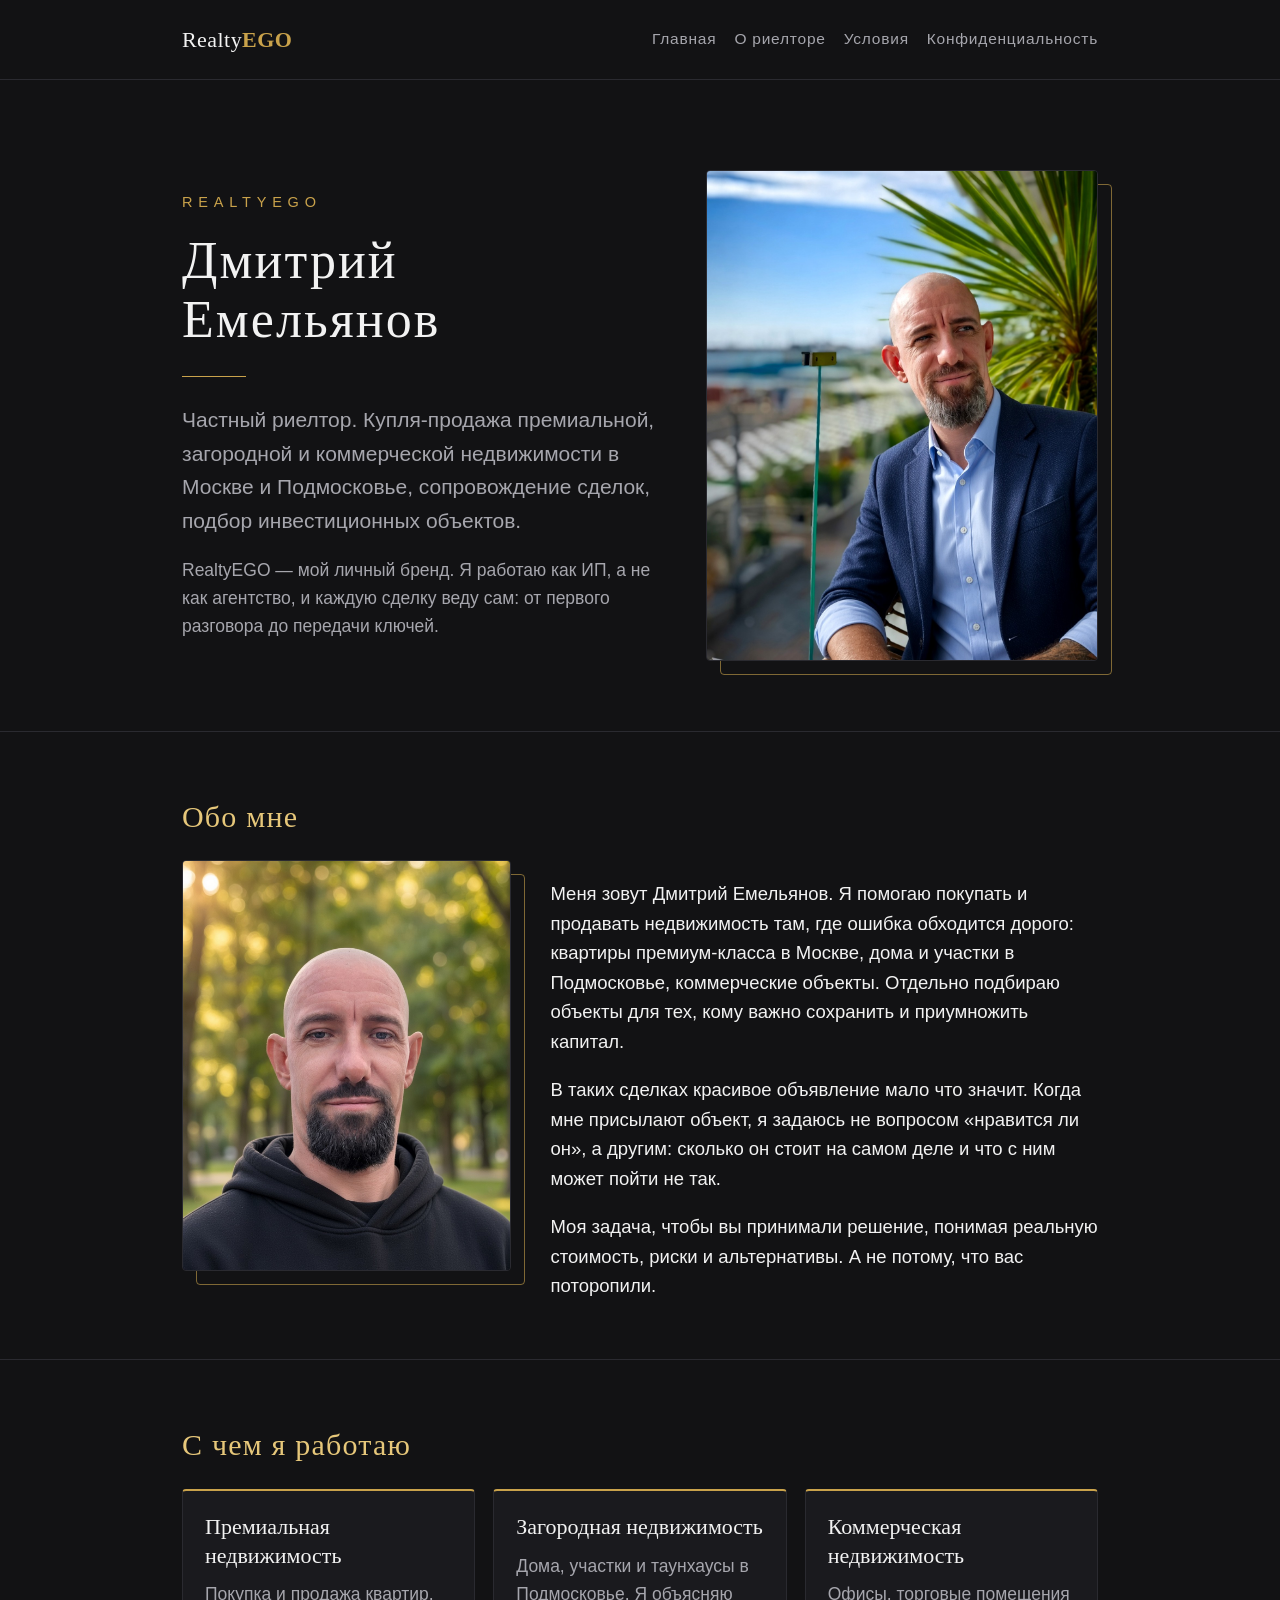
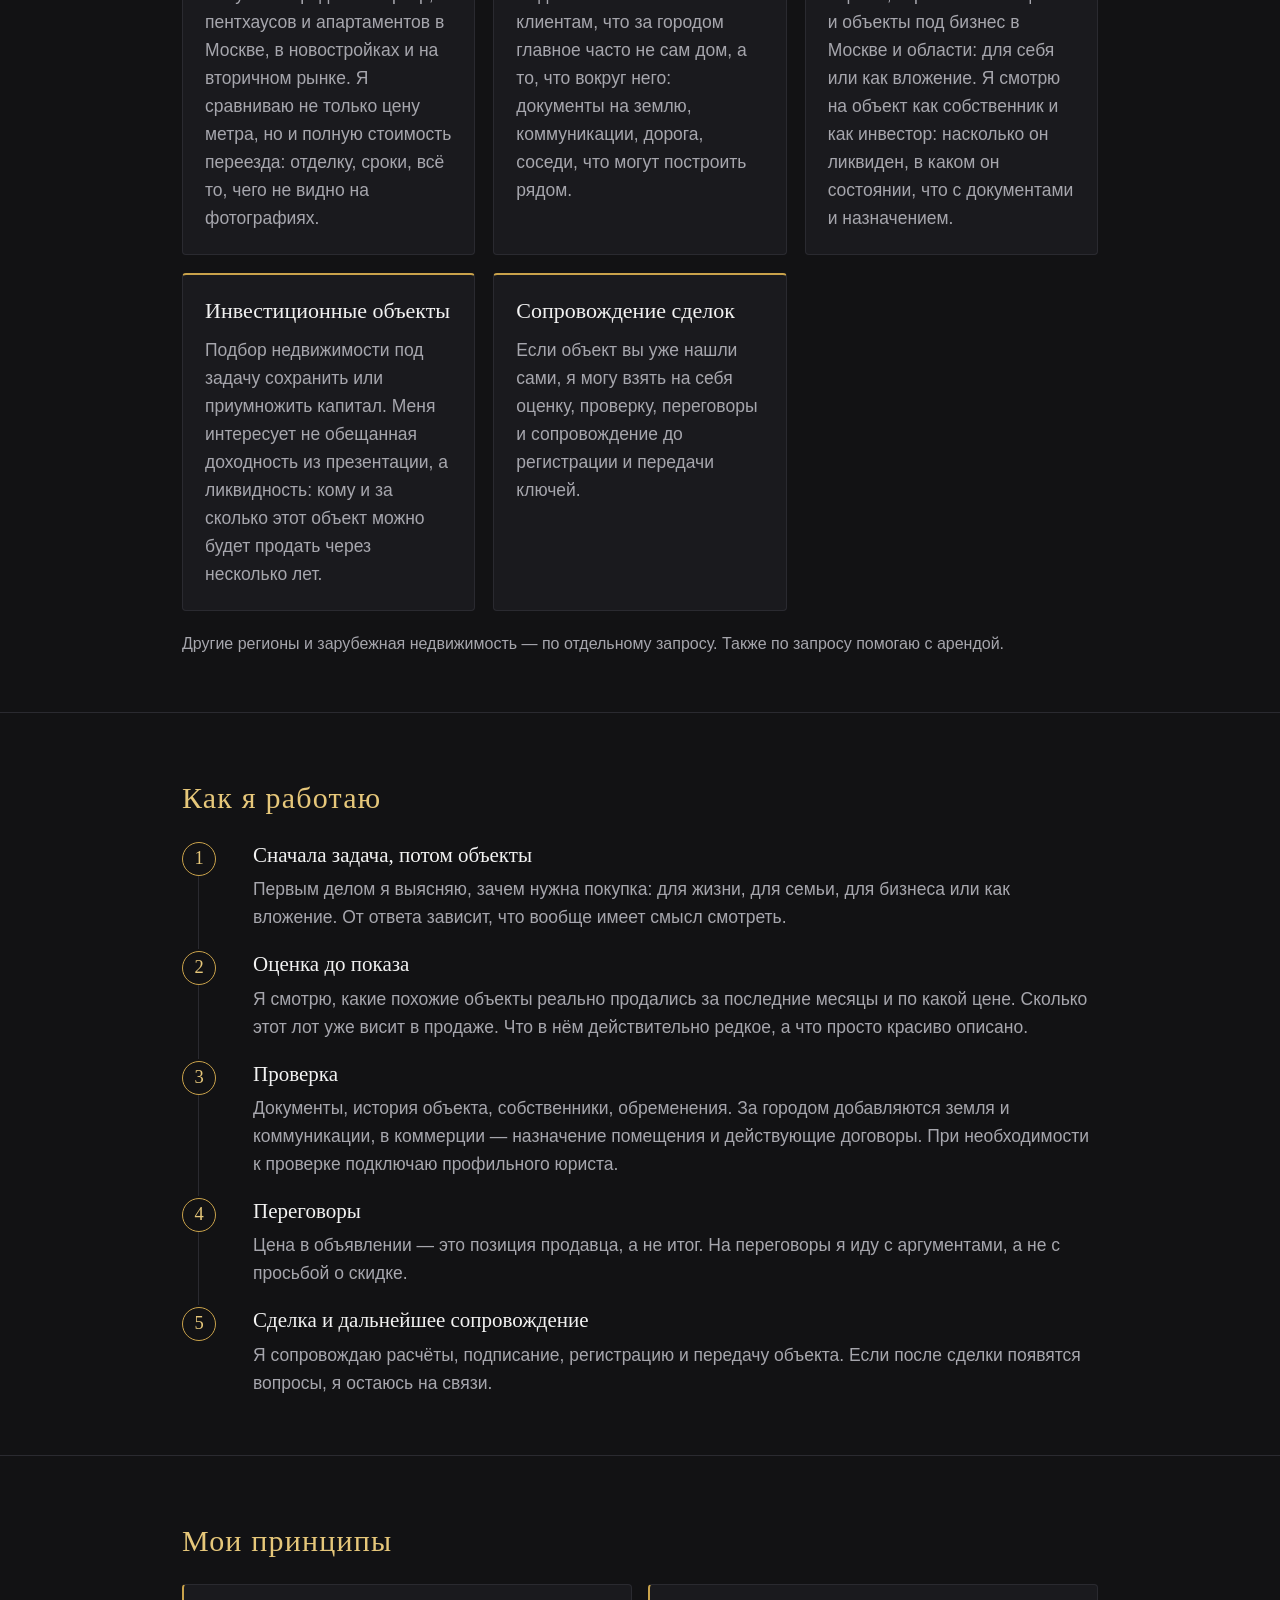
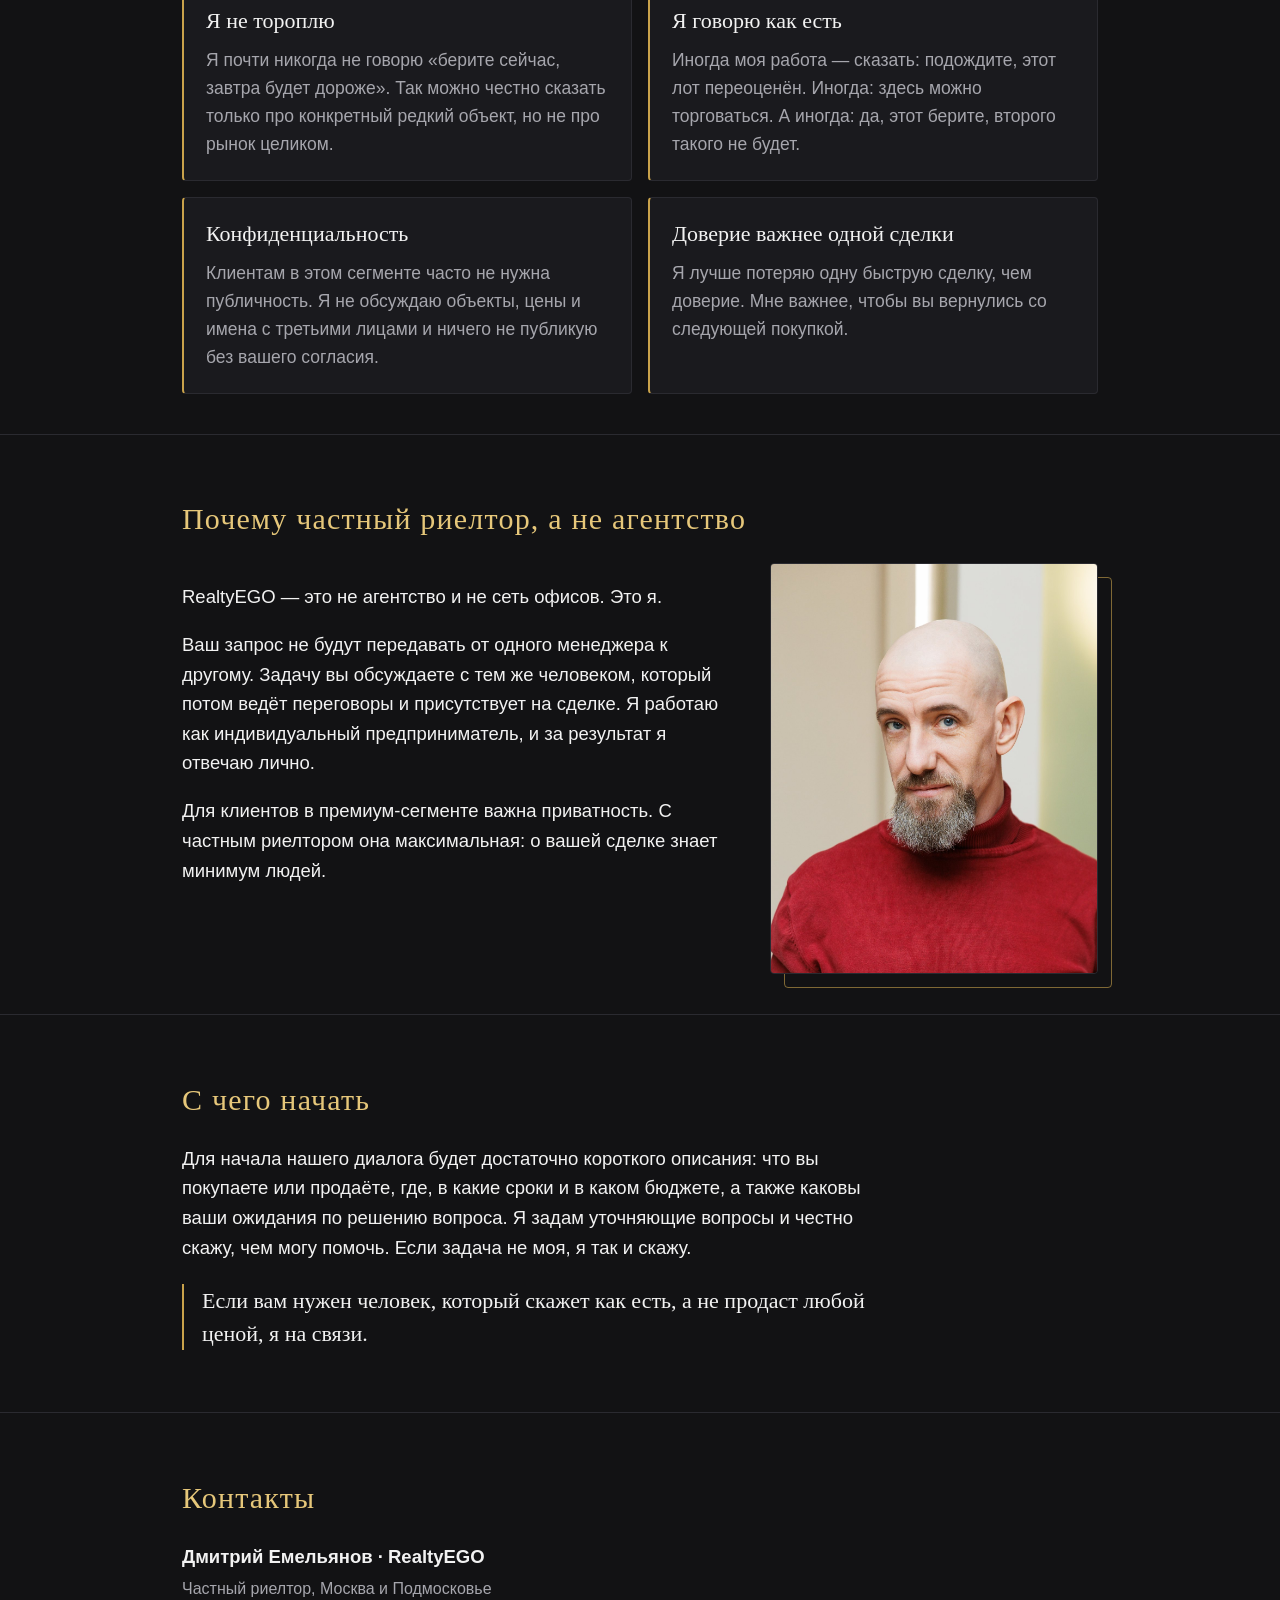
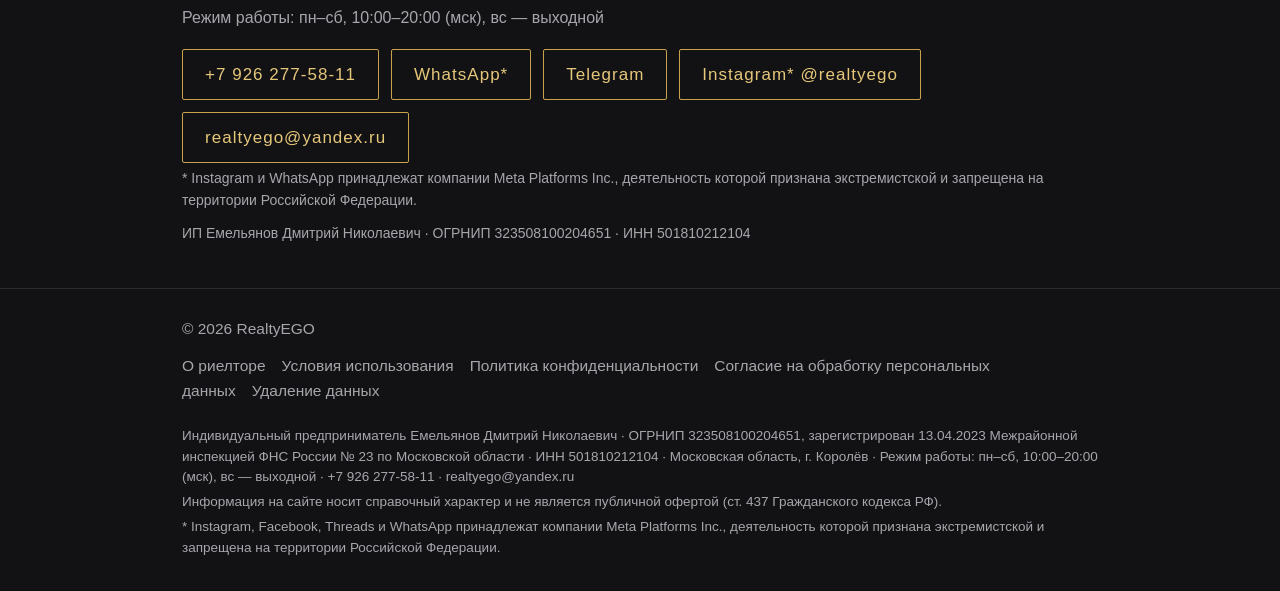
==== commit 3c728a8b: "Add working hours (Mon–Sat 10:00–20:00 MSK) to footer, About contacts and Home contacts" ====
--- a/about/index.html
+++ b/about/index.html
@@ -88,6 +88,7 @@
 <h2>Контакты</h2>
 <p><b>Дмитрий Емельянов · RealtyEGO</b></p>
 <p class="muted">Частный риелтор, Москва и Подмосковье</p>
+<p class="muted">Режим работы: пн–сб, 10:00–20:00 (мск), вс — выходной</p>
 <div class="contacts">
 <a class="btn" href="tel:+79262775811">+7 926 277-58-11</a>
 <a class="btn" href="https://wa.me/79262775811" target="_blank" rel="noopener">WhatsApp*</a>
@@ -101,7 +102,7 @@
 </main>
 <footer><div class="wrap"><div>© 2026 RealtyEGO</div><div><a href="/about/">О риелторе</a><a href="/terms/">Условия использования</a><a href="/privacy/">Политика конфиденциальности</a><a href="/consent/">Согласие на обработку персональных данных</a><a href="/data-deletion/">Удаление данных</a></div>
 <div class="legal">
-<p>Индивидуальный предприниматель Емельянов Дмитрий Николаевич · ОГРНИП 323508100204651, зарегистрирован 13.04.2023 Межрайонной инспекцией ФНС России № 23 по Московской области · ИНН 501810212104 · Московская область, г. Королёв · <a href="tel:+79262775811" class="nowrap">+7 926 277-58-11</a> · <a href="mailto:realtyego@yandex.ru">realtyego@yandex.ru</a></p>
+<p>Индивидуальный предприниматель Емельянов Дмитрий Николаевич · ОГРНИП 323508100204651, зарегистрирован 13.04.2023 Межрайонной инспекцией ФНС России № 23 по Московской области · ИНН 501810212104 · Московская область, г. Королёв · Режим работы: пн–сб, 10:00–20:00 (мск), вс — выходной · <a href="tel:+79262775811" class="nowrap">+7 926 277-58-11</a> · <a href="mailto:realtyego@yandex.ru">realtyego@yandex.ru</a></p>
 <p>Информация на сайте носит справочный характер и не является публичной офертой (ст. 437 Гражданского кодекса РФ).</p>
 <p>* Instagram, Facebook, Threads и WhatsApp принадлежат компании Meta Platforms Inc., деятельность которой признана экстремистской и запрещена на территории Российской Федерации.</p>
 </div></div></footer>
--- a/style.css
+++ b/style.css
@@ -72,3 +72,4 @@
 .meta-note{color:var(--muted);font-size:14px;margin-top:14px}
 .vcard .requisites{font-size:14px;margin-top:10px}
 .nowrap{white-space:nowrap}
+.hours{color:var(--muted);font-size:16px;margin-top:4px}
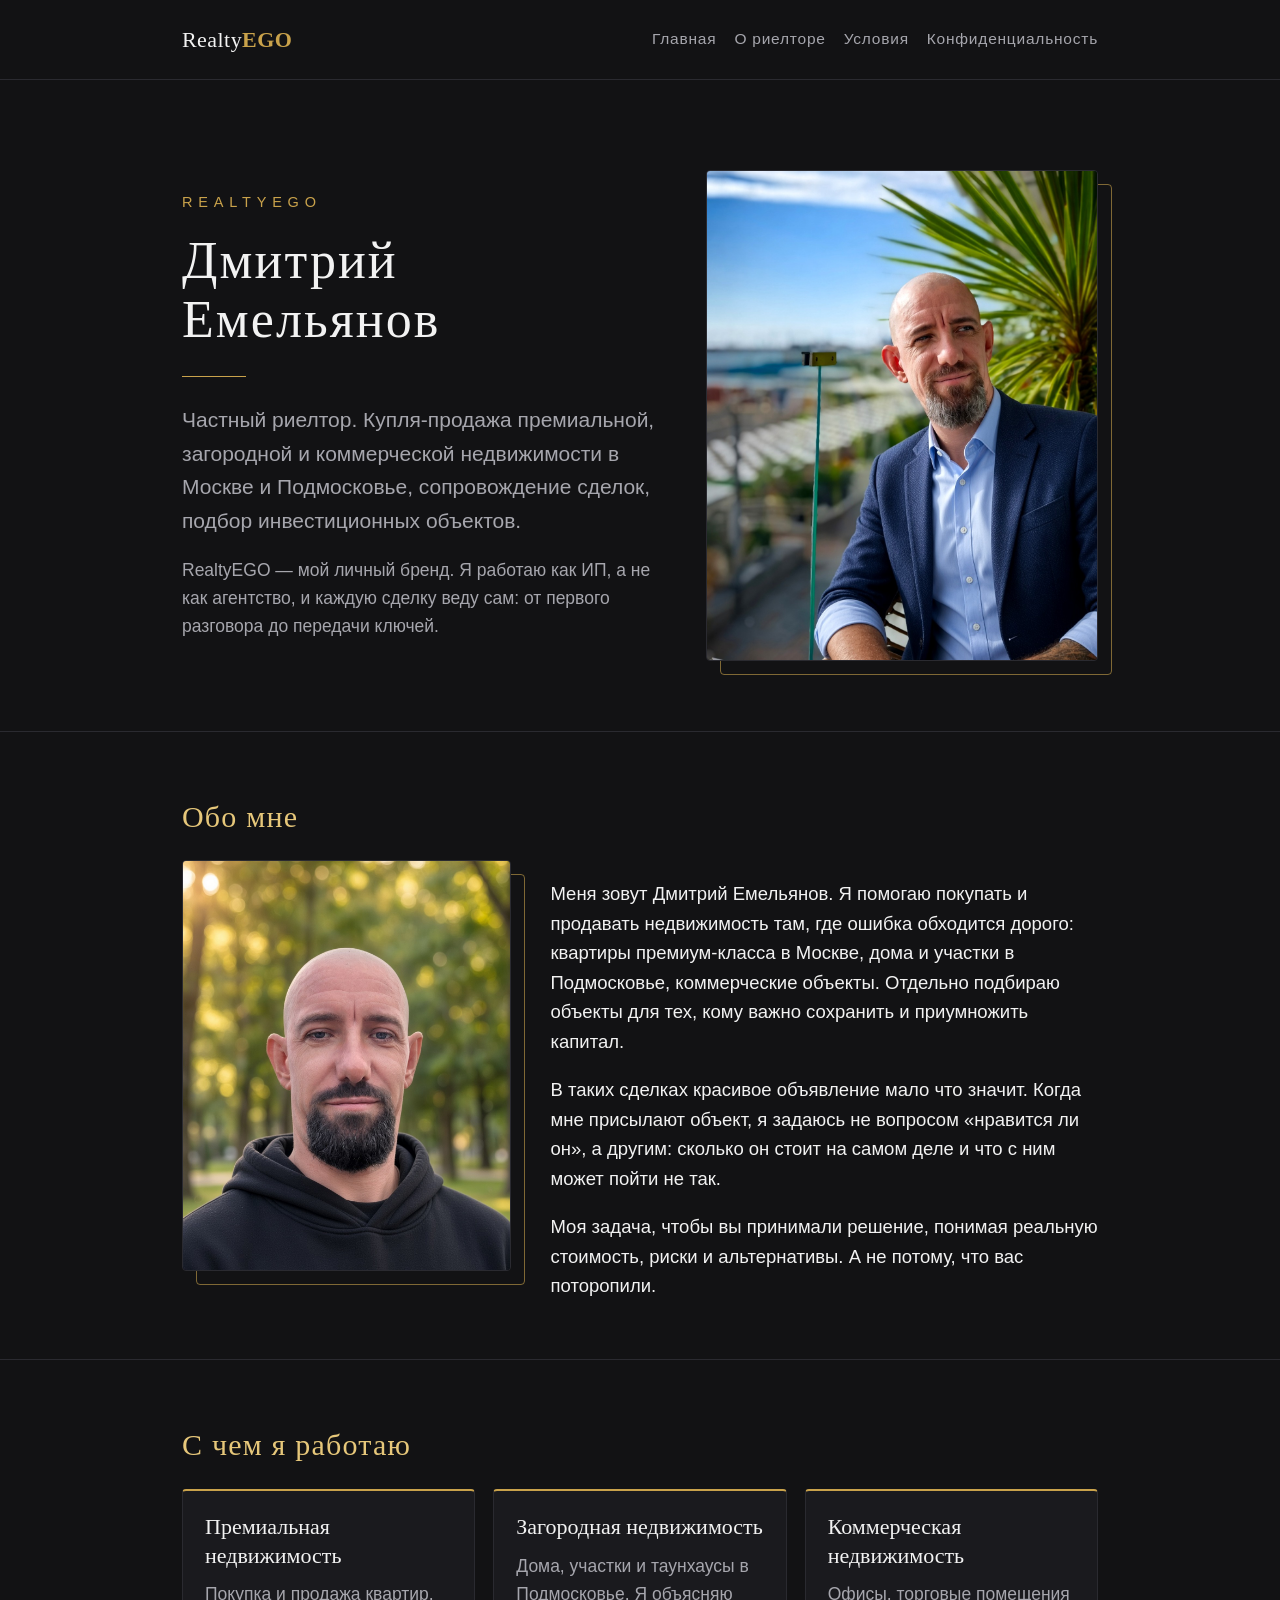
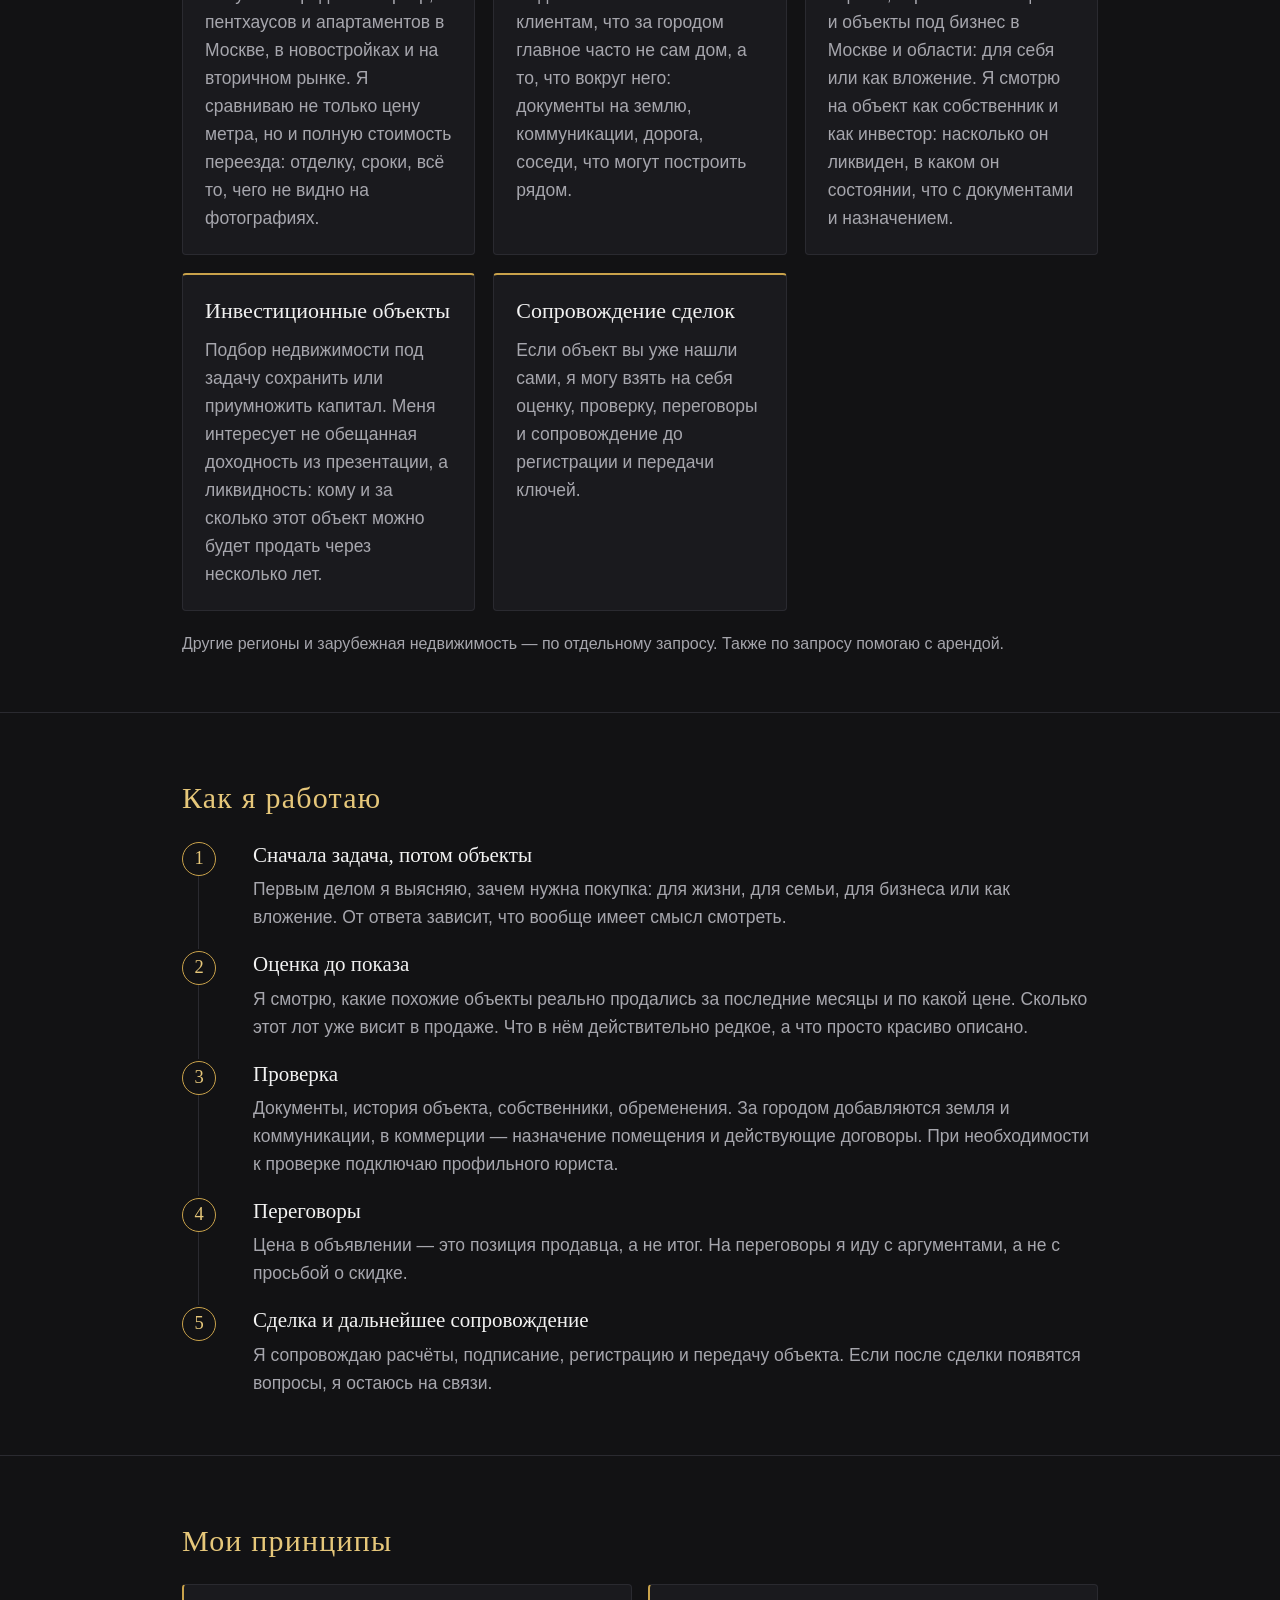
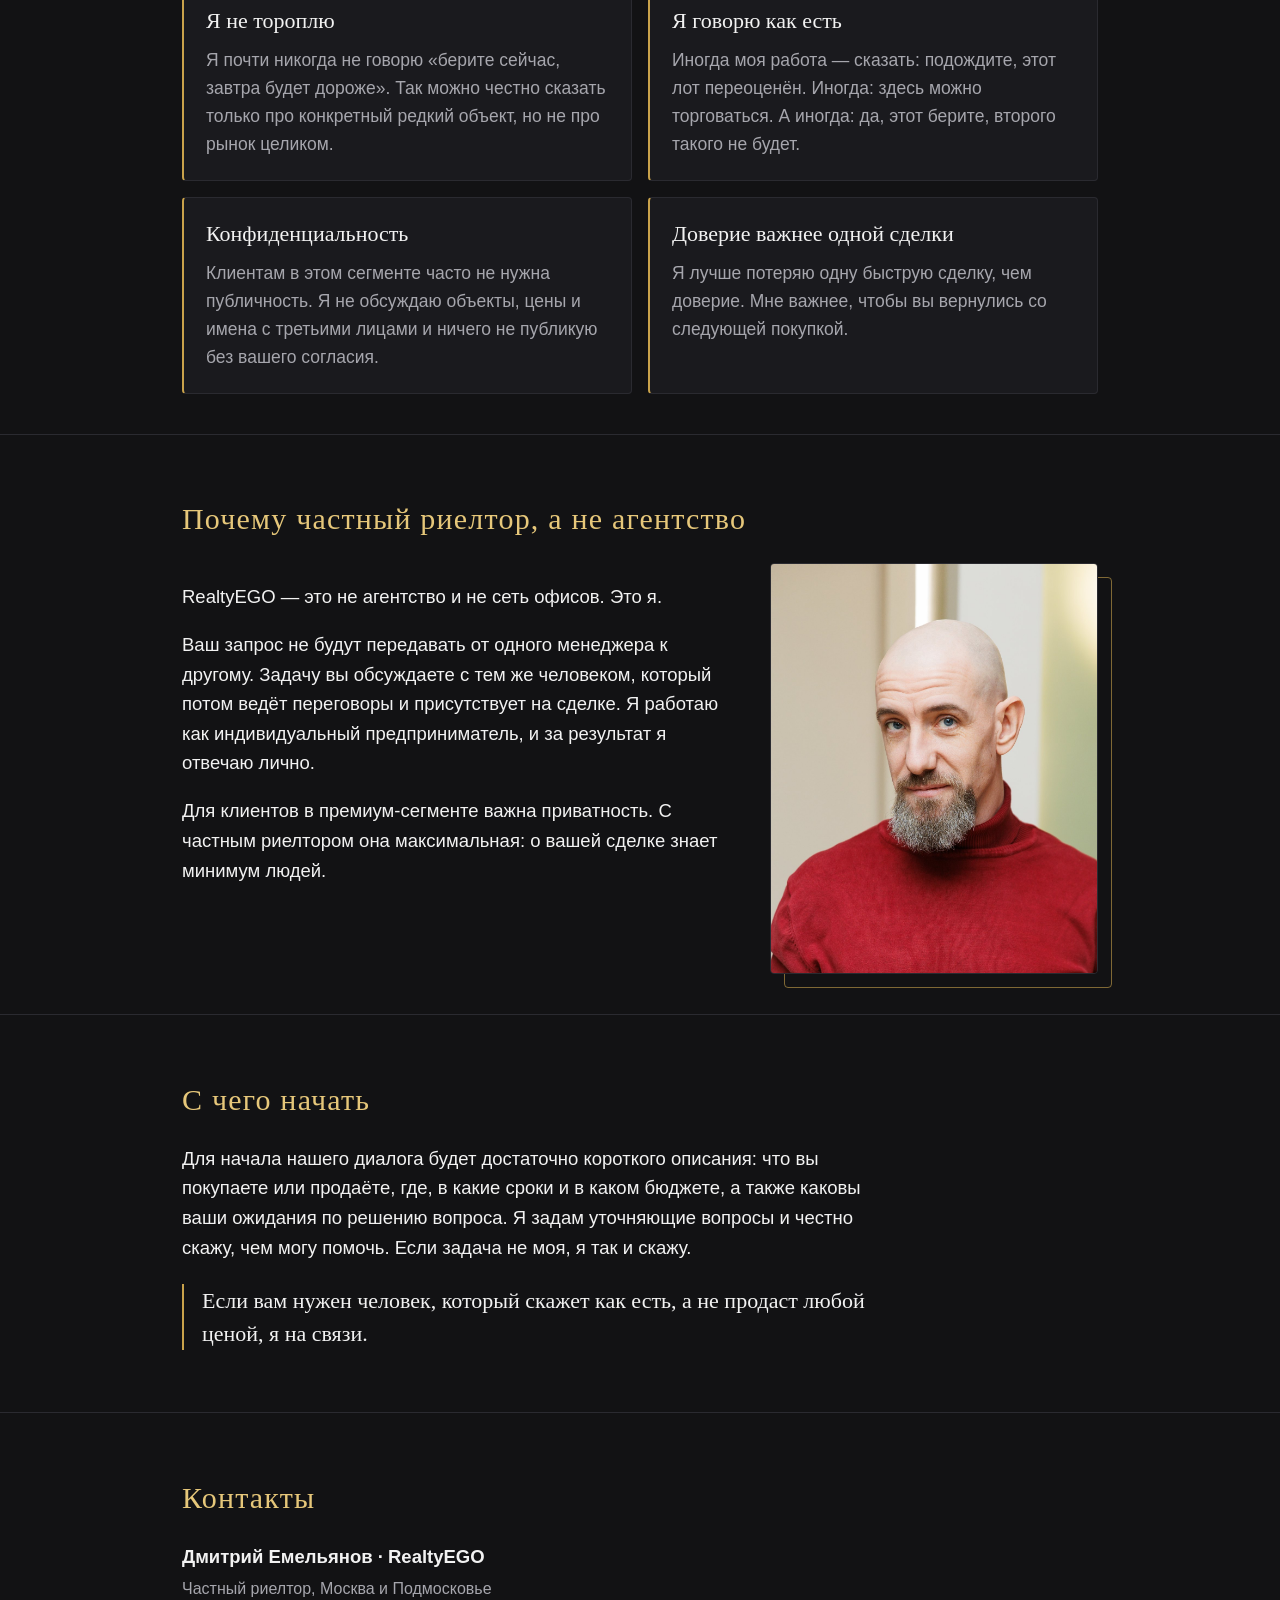
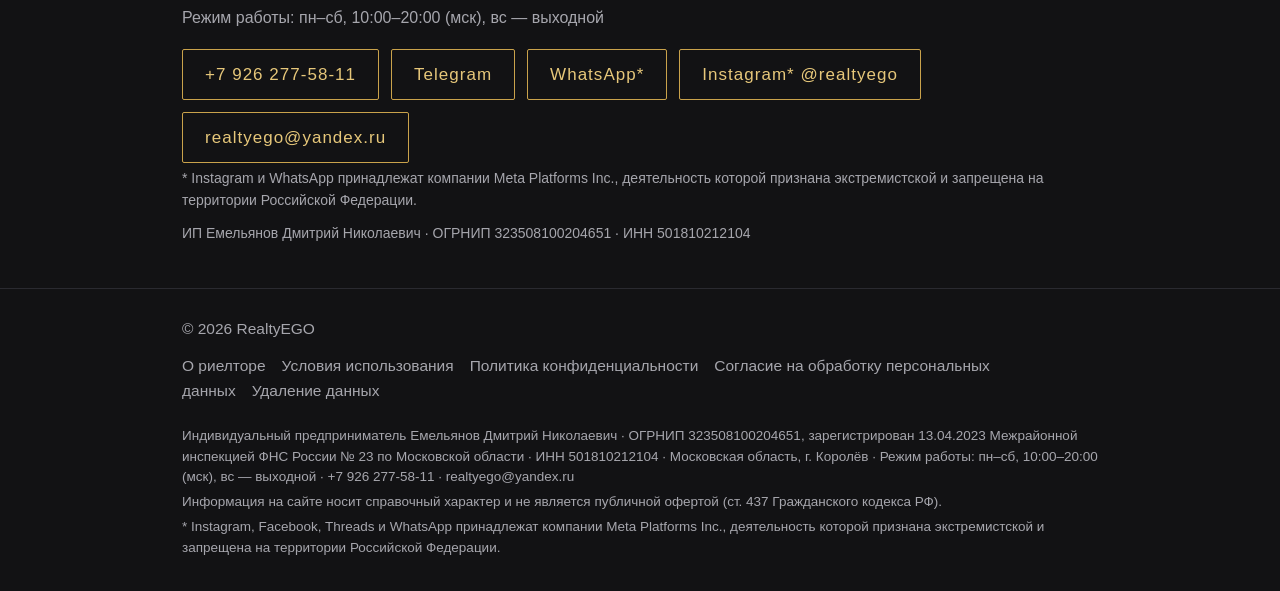
==== commit b6f59e64: "Contacts order: Telegram before WhatsApp (About buttons, privacy/consent lists)" ====
--- a/about/index.html
+++ b/about/index.html
@@ -91,8 +91,8 @@
 <p class="muted">Режим работы: пн–сб, 10:00–20:00 (мск), вс — выходной</p>
 <div class="contacts">
 <a class="btn" href="tel:+79262775811">+7 926 277-58-11</a>
+<a class="btn" href="https://t.me/realtyEGO" target="_blank" rel="noopener">Telegram</a>
 <a class="btn" href="https://wa.me/79262775811" target="_blank" rel="noopener">WhatsApp*</a>
-<a class="btn" href="https://t.me/realtyEGO" target="_blank" rel="noopener">Telegram</a>
 <a class="btn" href="https://www.instagram.com/realtyego/" target="_blank" rel="noopener">Instagram* @realtyego</a>
 <a class="btn" href="mailto:realtyego@yandex.ru">realtyego@yandex.ru</a>
 </div>
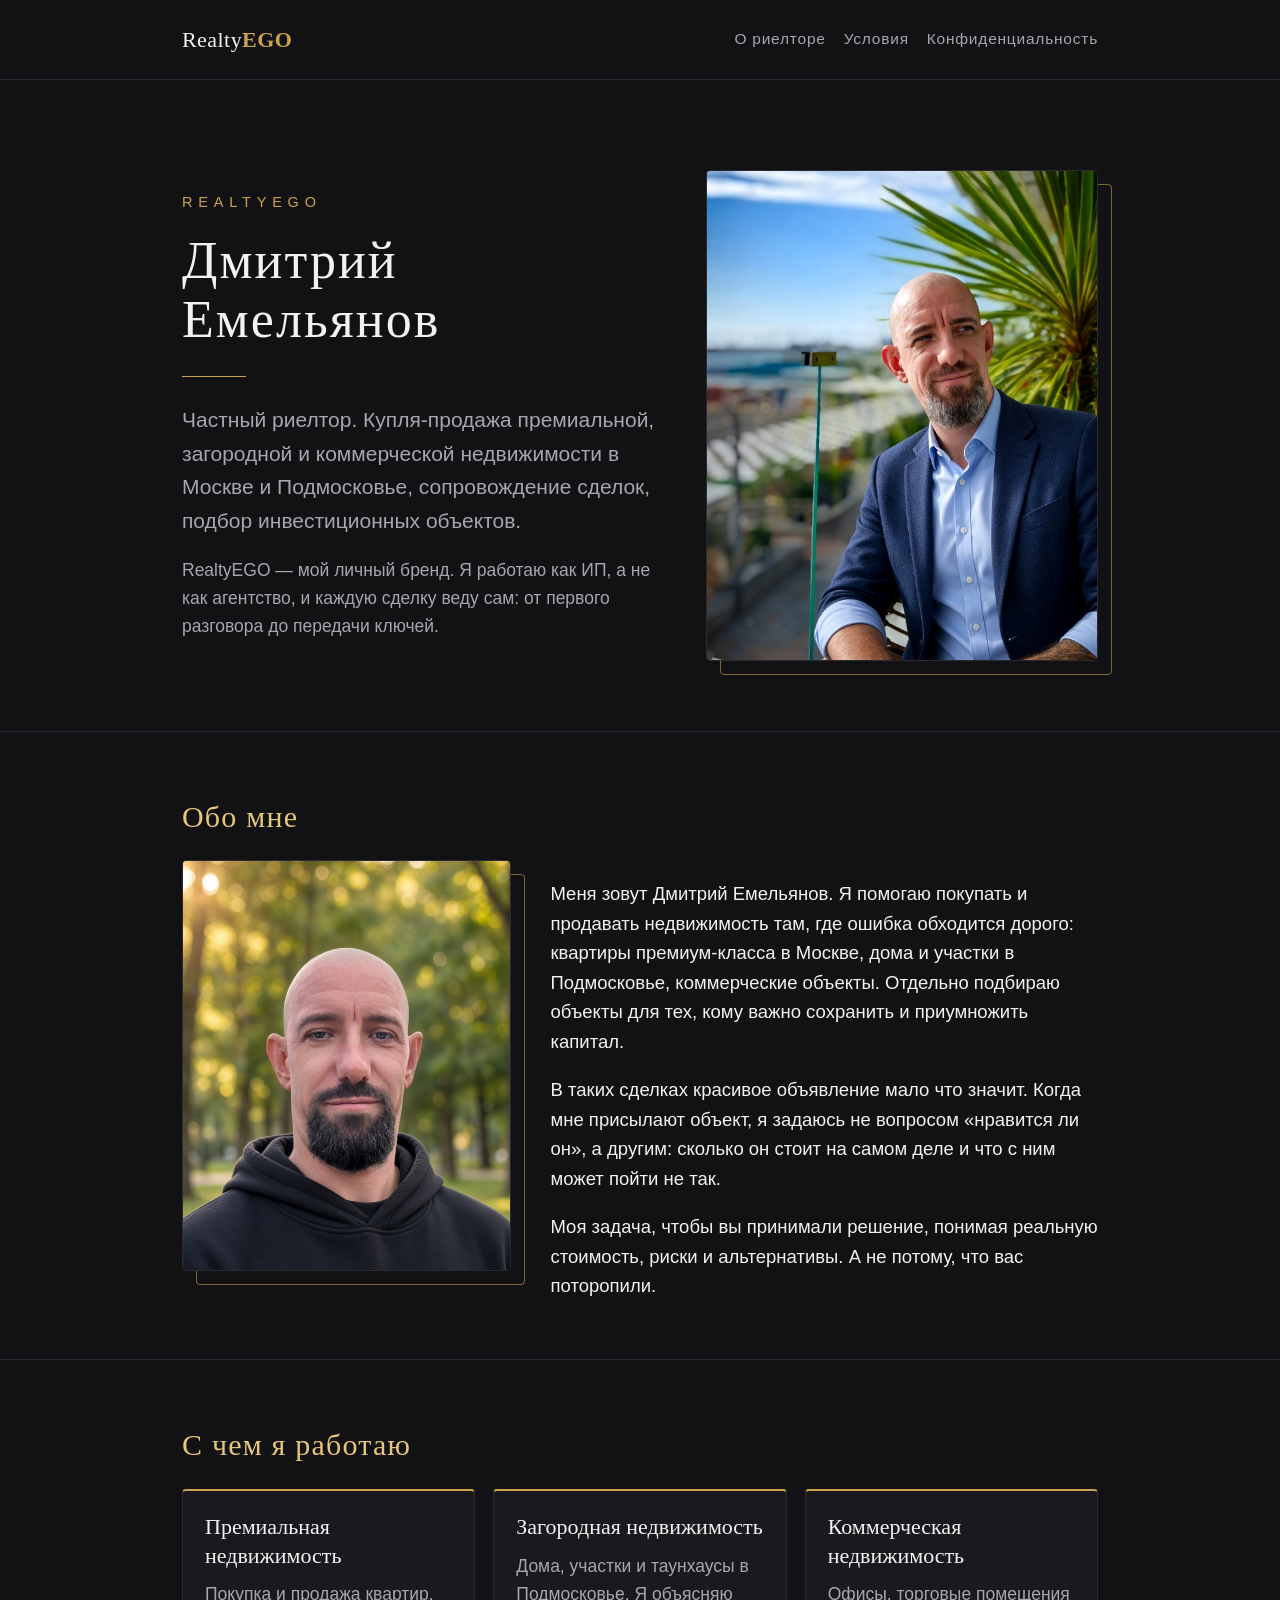
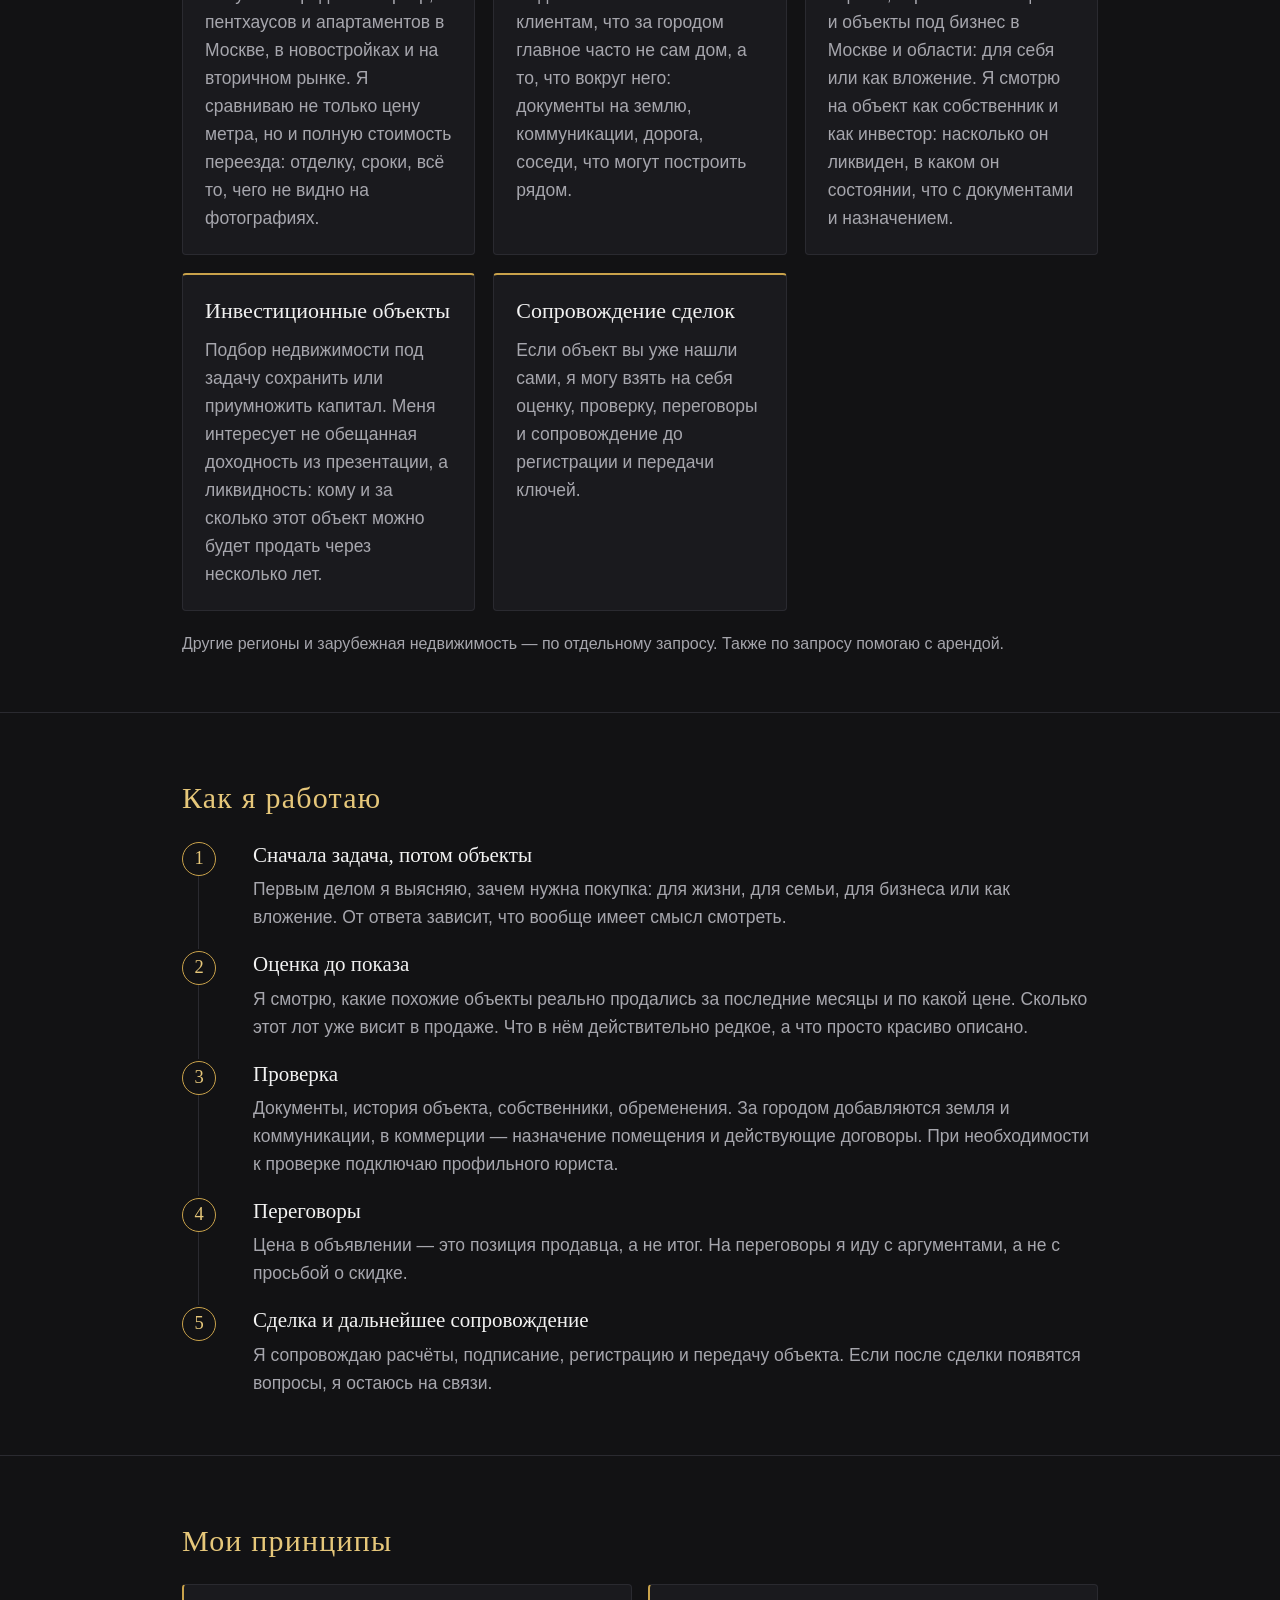
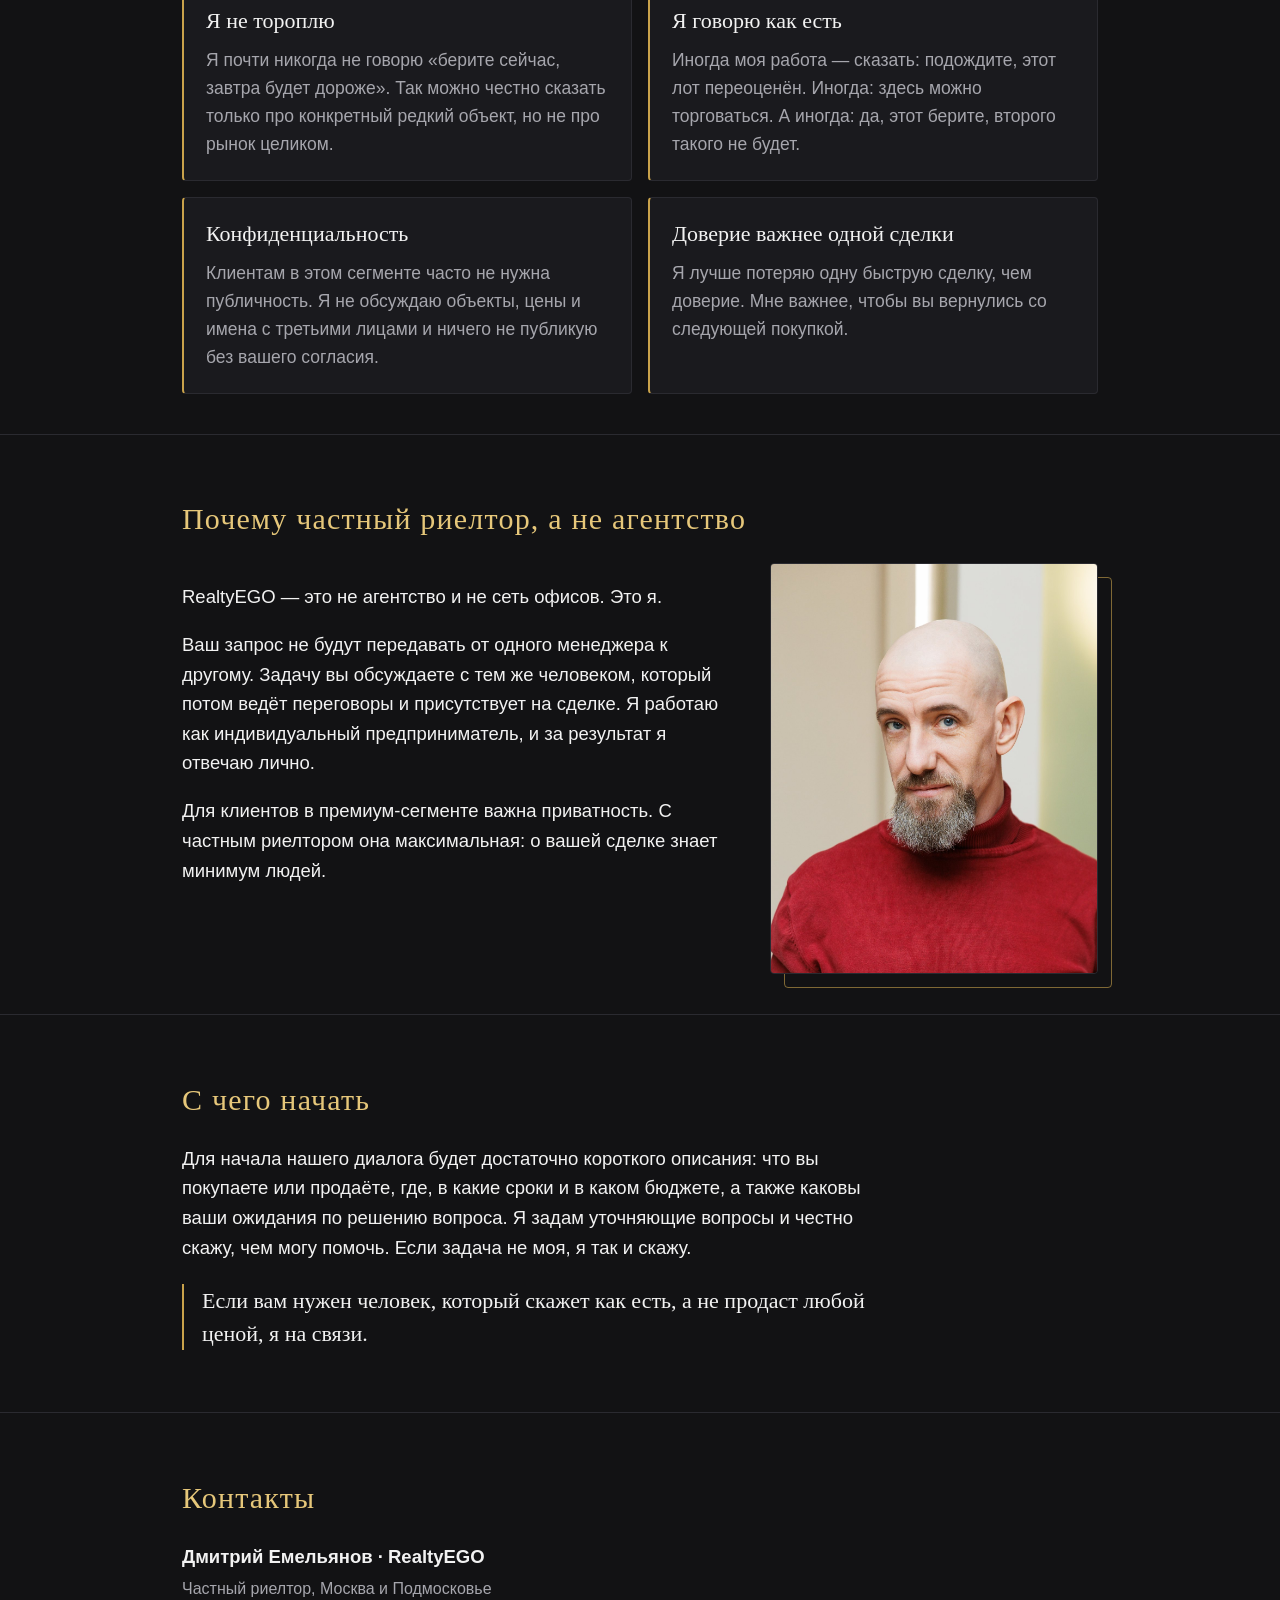
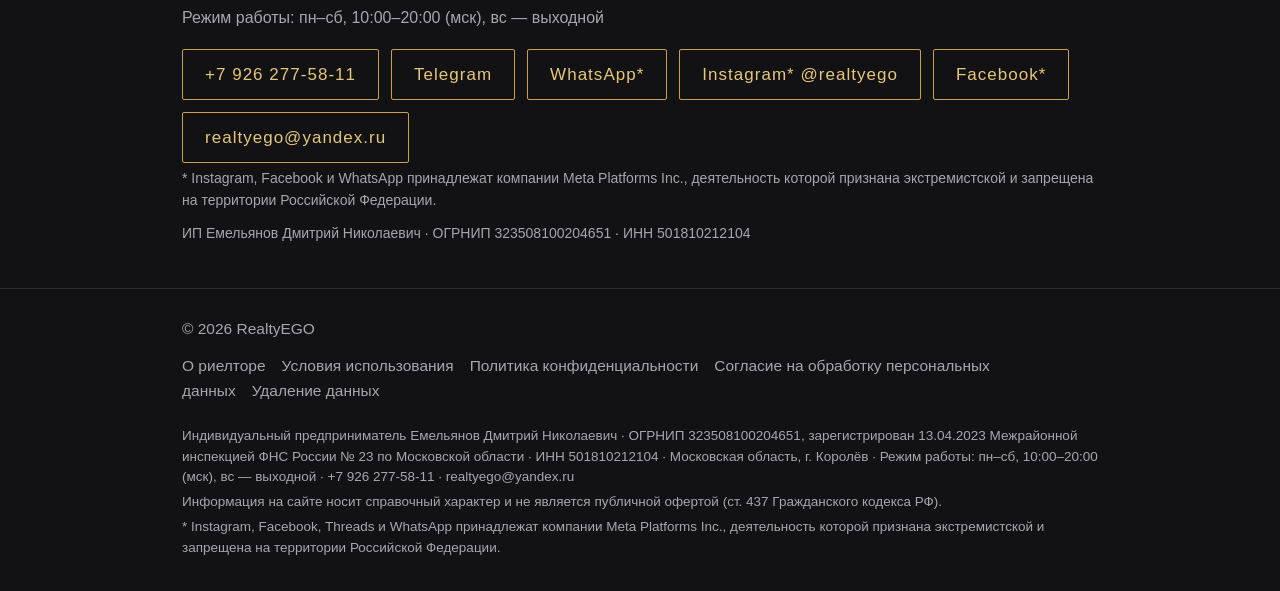
==== commit 800793cb: "About becomes home: move About to /, /about/ redirects to /, nav: О риелторе/Условия/Конфиденциально" ====
--- a/about/index.html
+++ b/about/index.html
@@ -3,108 +3,16 @@
 <head>
 <meta charset="utf-8">
 <meta name="viewport" content="width=device-width, initial-scale=1">
-<title>О риелторе — Дмитрий Емельянов | RealtyEGO</title>
-<meta name="description" content="Дмитрий Емельянов, частный риелтор RealtyEGO: купля-продажа премиальной, загородной и коммерческой недвижимости Москвы и Подмосковья, сопровождение сделок, инвестиционные объекты.">
+<title>Страница перенесена — RealtyEGO</title>
+<meta http-equiv="refresh" content="0; url=/">
+<link rel="canonical" href="https://realtyego.github.io/">
+<meta name="robots" content="noindex">
 <link rel="stylesheet" href="/style.css">
+<script>location.replace('/' + location.hash);</script>
 </head>
 <body>
-<header><div class="wrap"><a class="logo" href="/">Realty<b>EGO</b></a><nav><a href="/">Главная</a><a href="/about/">О риелторе</a><a href="/terms/">Условия</a><a href="/privacy/">Конфиденциальность</a></nav></div></header>
-<main>
-<div class="hero about-hero"><div class="wrap hero-grid">
-<div>
-<p class="kicker">RealtyEGO</p>
-<h1 class="name">Дмитрий Емельянов</h1>
-<div class="divider"></div>
-<p class="lead">Частный риелтор. Купля-продажа премиальной, загородной и коммерческой недвижимости в Москве и Подмосковье, сопровождение сделок, подбор инвестиционных объектов.</p>
-<p class="note">RealtyEGO — мой личный бренд. Я работаю как ИП, а не как агентство, и каждую сделку веду сам: от первого разговора до передачи ключей.</p>
-</div>
-<div class="photo"><img src="/media/about/hero.jpg" alt="Дмитрий Емельянов, частный риелтор RealtyEGO"></div>
-</div></div>
-
-<section><div class="wrap">
-<h2>Обо мне</h2>
-<div class="about-grid">
-<div class="photo"><img src="/media/about/park_about.jpg" alt="Дмитрий Емельянов"></div>
-<div class="prose">
-<p>Меня зовут Дмитрий Емельянов. Я помогаю покупать и продавать недвижимость там, где ошибка обходится дорого: квартиры премиум-класса в Москве, дома и участки в Подмосковье, коммерческие объекты. Отдельно подбираю объекты для тех, кому важно сохранить и приумножить капитал.</p>
-<p>В таких сделках красивое объявление мало что значит. Когда мне присылают объект, я задаюсь не вопросом «нравится ли он», а другим: сколько он стоит на самом деле и что с ним может пойти не так.</p>
-<p>Моя задача, чтобы вы принимали решение, понимая реальную стоимость, риски и альтернативы. А не потому, что вас поторопили.</p>
-</div>
-</div>
-</div></section>
-
-<section><div class="wrap">
-<h2>С чем я работаю</h2>
-<div class="cards">
-<div class="card"><h3>Премиальная недвижимость</h3><p>Покупка и продажа квартир, пентхаусов и апартаментов в Москве, в новостройках и на вторичном рынке. Я сравниваю не только цену метра, но и полную стоимость переезда: отделку, сроки, всё то, чего не видно на фотографиях.</p></div>
-<div class="card"><h3>Загородная недвижимость</h3><p>Дома, участки и таунхаусы в Подмосковье. Я объясняю клиентам, что за городом главное часто не сам дом, а то, что вокруг него: документы на землю, коммуникации, дорога, соседи, что могут построить рядом.</p></div>
-<div class="card"><h3>Коммерческая недвижимость</h3><p>Офисы, торговые помещения и объекты под бизнес в Москве и области: для себя или как вложение. Я смотрю на объект как собственник и как инвестор: насколько он ликвиден, в каком он состоянии, что с документами и назначением.</p></div>
-<div class="card"><h3>Инвестиционные объекты</h3><p>Подбор недвижимости под задачу сохранить или приумножить капитал. Меня интересует не обещанная доходность из презентации, а ликвидность: кому и за сколько этот объект можно будет продать через несколько лет.</p></div>
-<div class="card"><h3>Сопровождение сделок</h3><p>Если объект вы уже нашли сами, я могу взять на себя оценку, проверку, переговоры и сопровождение до регистрации и передачи ключей.</p></div>
-</div>
-<p class="aside">Другие регионы и зарубежная недвижимость — по отдельному запросу. Также по запросу помогаю с арендой.</p>
-</div></section>
-
-<section><div class="wrap">
-<h2>Как я работаю</h2>
-<ol class="steps">
-<li><h3>Сначала задача, потом объекты</h3><p>Первым делом я выясняю, зачем нужна покупка: для жизни, для семьи, для бизнеса или как вложение. От ответа зависит, что вообще имеет смысл смотреть.</p></li>
-<li><h3>Оценка до показа</h3><p>Я смотрю, какие похожие объекты реально продались за последние месяцы и по какой цене. Сколько этот лот уже висит в продаже. Что в нём действительно редкое, а что просто красиво описано.</p></li>
-<li><h3>Проверка</h3><p>Документы, история объекта, собственники, обременения. За городом добавляются земля и коммуникации, в коммерции — назначение помещения и действующие договоры. При необходимости к проверке подключаю профильного юриста.</p></li>
-<li><h3>Переговоры</h3><p>Цена в объявлении — это позиция продавца, а не итог. На переговоры я иду с аргументами, а не с просьбой о скидке.</p></li>
-<li><h3>Сделка и дальнейшее сопровождение</h3><p>Я сопровождаю расчёты, подписание, регистрацию и передачу объекта. Если после сделки появятся вопросы, я остаюсь на связи.</p></li>
-</ol>
-</div></section>
-
-<section><div class="wrap">
-<h2>Мои принципы</h2>
-<div class="principles">
-<div class="card"><h3>Я не тороплю</h3><p>Я почти никогда не говорю «берите сейчас, завтра будет дороже». Так можно честно сказать только про конкретный редкий объект, но не про рынок целиком.</p></div>
-<div class="card"><h3>Я говорю как есть</h3><p>Иногда моя работа — сказать: подождите, этот лот переоценён. Иногда: здесь можно торговаться. А иногда: да, этот берите, второго такого не будет.</p></div>
-<div class="card"><h3>Конфиденциальность</h3><p>Клиентам в этом сегменте часто не нужна публичность. Я не обсуждаю объекты, цены и имена с третьими лицами и ничего не публикую без вашего согласия.</p></div>
-<div class="card"><h3>Доверие важнее одной сделки</h3><p>Я лучше потеряю одну быструю сделку, чем доверие. Мне важнее, чтобы вы вернулись со следующей покупкой.</p></div>
-</div>
-</div></section>
-
-<section><div class="wrap">
-<h2>Почему частный риелтор, а не агентство</h2>
-<div class="about-grid about-grid-rev">
-<div>
-<p>RealtyEGO — это не агентство и не сеть офисов. Это я.</p>
-<p>Ваш запрос не будут передавать от одного менеджера к другому. Задачу вы обсуждаете с тем же человеком, который потом ведёт переговоры и присутствует на сделке. Я работаю как индивидуальный предприниматель, и за результат я отвечаю лично.</p>
-<p>Для клиентов в премиум-сегменте важна приватность. С частным риелтором она максимальная: о вашей сделке знает минимум людей.</p>
-</div>
-<div class="photo"><img src="/media/about/red_about.jpg" alt="Дмитрий Емельянов, RealtyEGO" loading="lazy"></div>
-</div>
-</div></section>
-
-<section><div class="wrap prose">
-<h2>С чего начать</h2>
-<p>Для начала нашего диалога будет достаточно короткого описания: что вы покупаете или продаёте, где, в какие сроки и в каком бюджете, а также каковы ваши ожидания по решению вопроса. Я задам уточняющие вопросы и честно скажу, чем могу помочь. Если задача не моя, я так и скажу.</p>
-<p class="cta">Если вам нужен человек, который скажет как есть, а не продаст любой ценой, я на связи.</p>
-</div></section>
-
-<section id="contacts"><div class="wrap vcard">
-<h2>Контакты</h2>
-<p><b>Дмитрий Емельянов · RealtyEGO</b></p>
-<p class="muted">Частный риелтор, Москва и Подмосковье</p>
-<p class="muted">Режим работы: пн–сб, 10:00–20:00 (мск), вс — выходной</p>
-<div class="contacts">
-<a class="btn" href="tel:+79262775811">+7 926 277-58-11</a>
-<a class="btn" href="https://t.me/realtyEGO" target="_blank" rel="noopener">Telegram</a>
-<a class="btn" href="https://wa.me/79262775811" target="_blank" rel="noopener">WhatsApp*</a>
-<a class="btn" href="https://www.instagram.com/realtyego/" target="_blank" rel="noopener">Instagram* @realtyego</a>
-<a class="btn" href="mailto:realtyego@yandex.ru">realtyego@yandex.ru</a>
-</div>
-<p class="meta-note">* Instagram и WhatsApp принадлежат компании Meta Platforms Inc., деятельность которой признана экстремистской и запрещена на территории Российской Федерации.</p>
-<p class="muted requisites">ИП Емельянов Дмитрий Николаевич · ОГРНИП 323508100204651 · ИНН 501810212104</p>
-</div></section>
-</main>
-<footer><div class="wrap"><div>© 2026 RealtyEGO</div><div><a href="/about/">О риелторе</a><a href="/terms/">Условия использования</a><a href="/privacy/">Политика конфиденциальности</a><a href="/consent/">Согласие на обработку персональных данных</a><a href="/data-deletion/">Удаление данных</a></div>
-<div class="legal">
-<p>Индивидуальный предприниматель Емельянов Дмитрий Николаевич · ОГРНИП 323508100204651, зарегистрирован 13.04.2023 Межрайонной инспекцией ФНС России № 23 по Московской области · ИНН 501810212104 · Московская область, г. Королёв · Режим работы: пн–сб, 10:00–20:00 (мск), вс — выходной · <a href="tel:+79262775811" class="nowrap">+7 926 277-58-11</a> · <a href="mailto:realtyego@yandex.ru">realtyego@yandex.ru</a></p>
-<p>Информация на сайте носит справочный характер и не является публичной офертой (ст. 437 Гражданского кодекса РФ).</p>
-<p>* Instagram, Facebook, Threads и WhatsApp принадлежат компании Meta Platforms Inc., деятельность которой признана экстремистской и запрещена на территории Российской Федерации.</p>
-</div></div></footer>
+<main class="doc"><div class="wrap">
+<p>Страница «О риелторе» теперь находится на главной: <a href="/">перейти на главную страницу</a>.</p>
+</div></main>
 </body>
 </html>
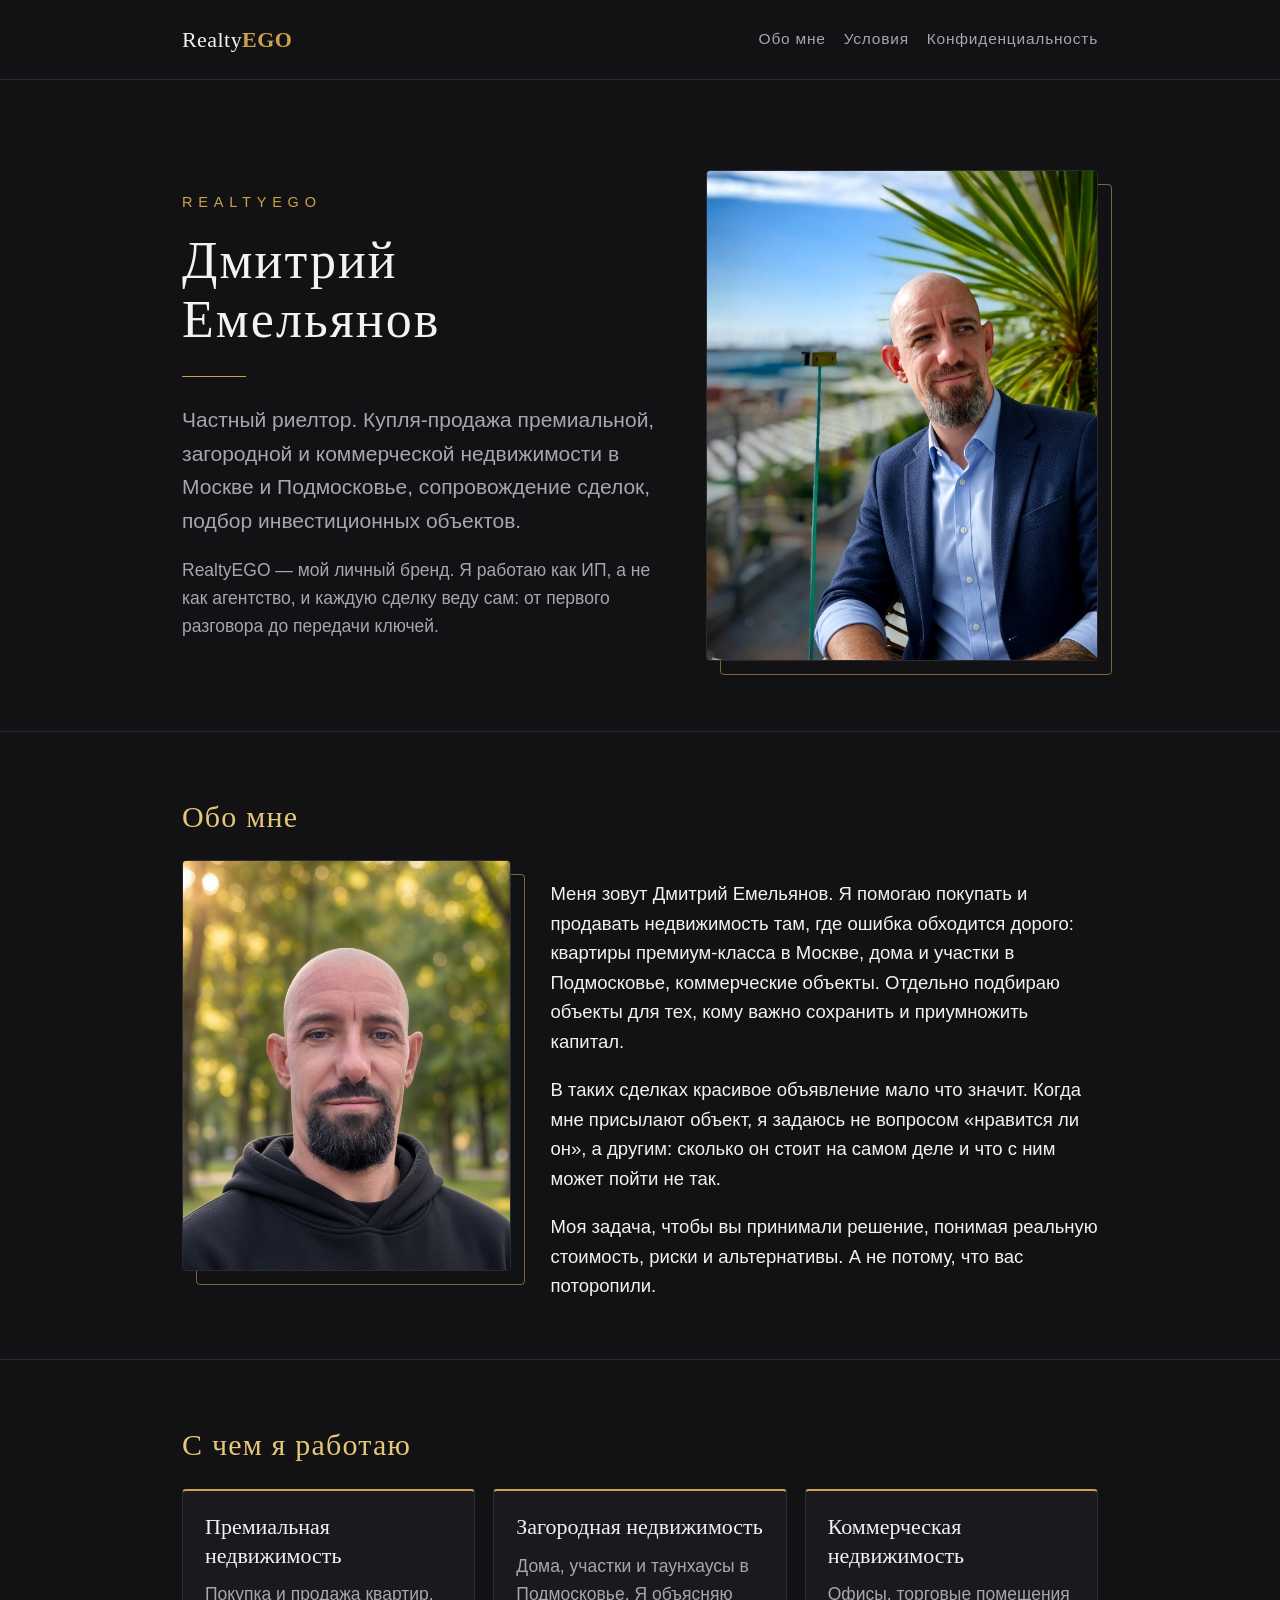
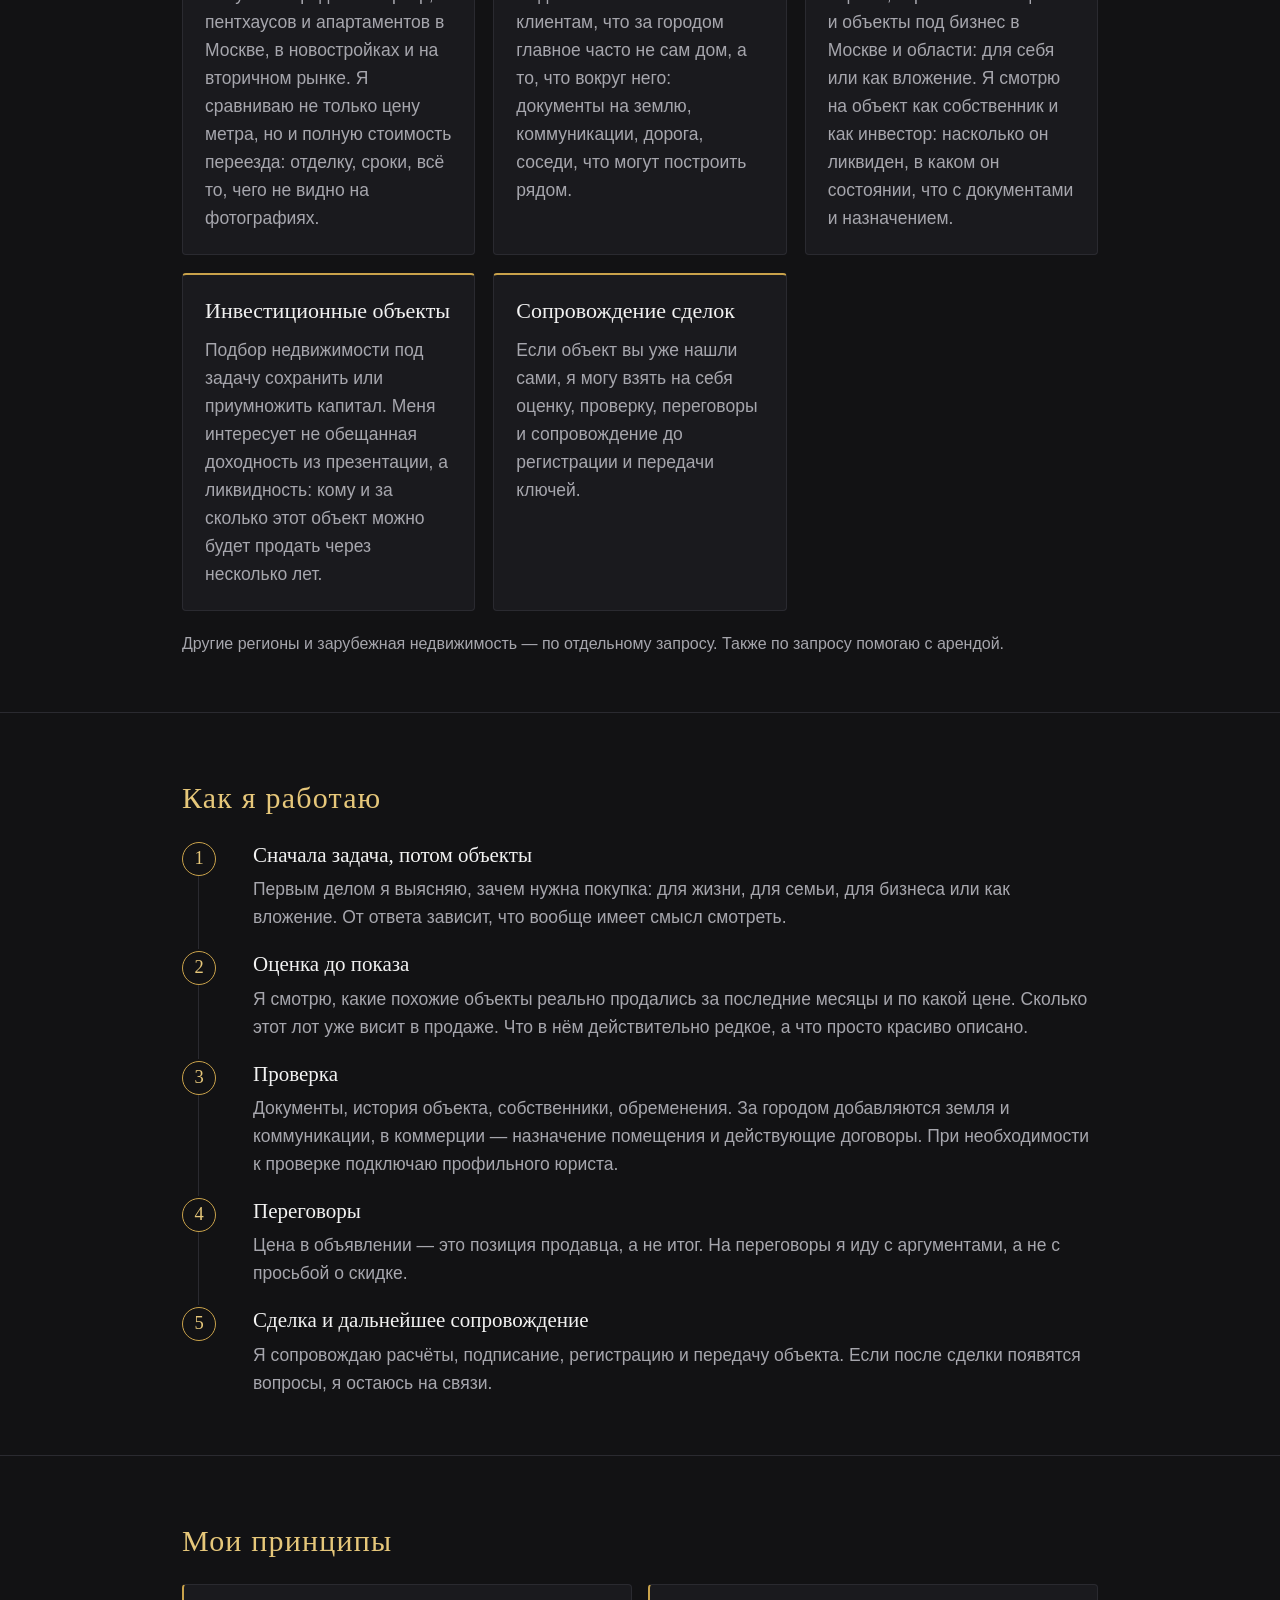
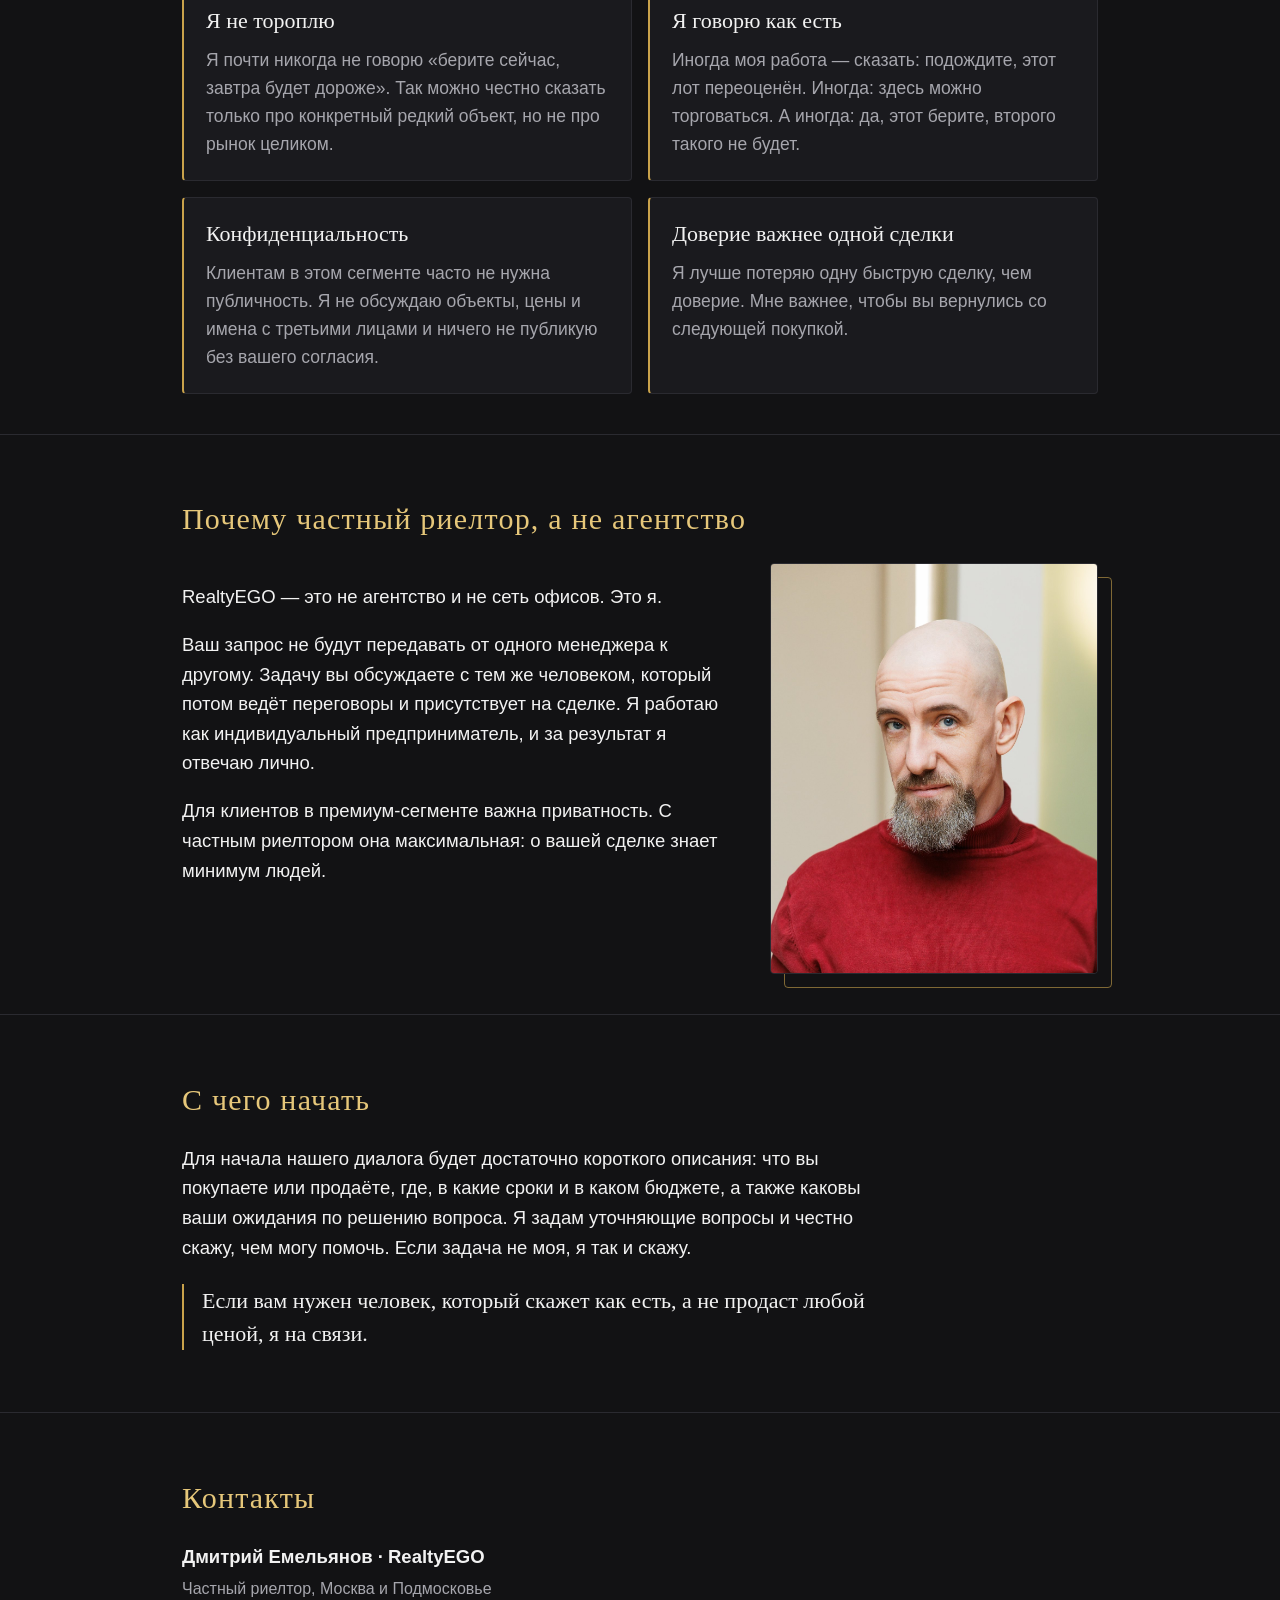
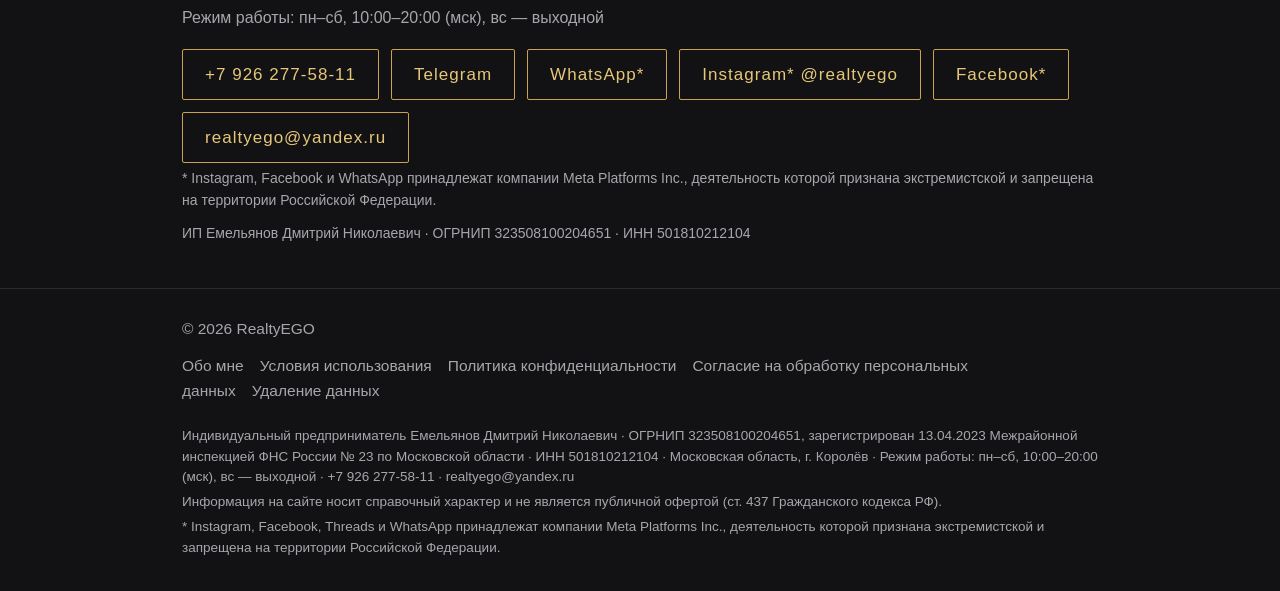
==== commit 3ae994de: "Nav: «О риелторе» → «Обо мне»" ====
--- a/about/index.html
+++ b/about/index.html
@@ -12,7 +12,7 @@
 </head>
 <body>
 <main class="doc"><div class="wrap">
-<p>Страница «О риелторе» теперь находится на главной: <a href="/">перейти на главную страницу</a>.</p>
+<p>Страница «Обо мне» теперь находится на главной: <a href="/">перейти на главную страницу</a>.</p>
 </div></main>
 </body>
 </html>
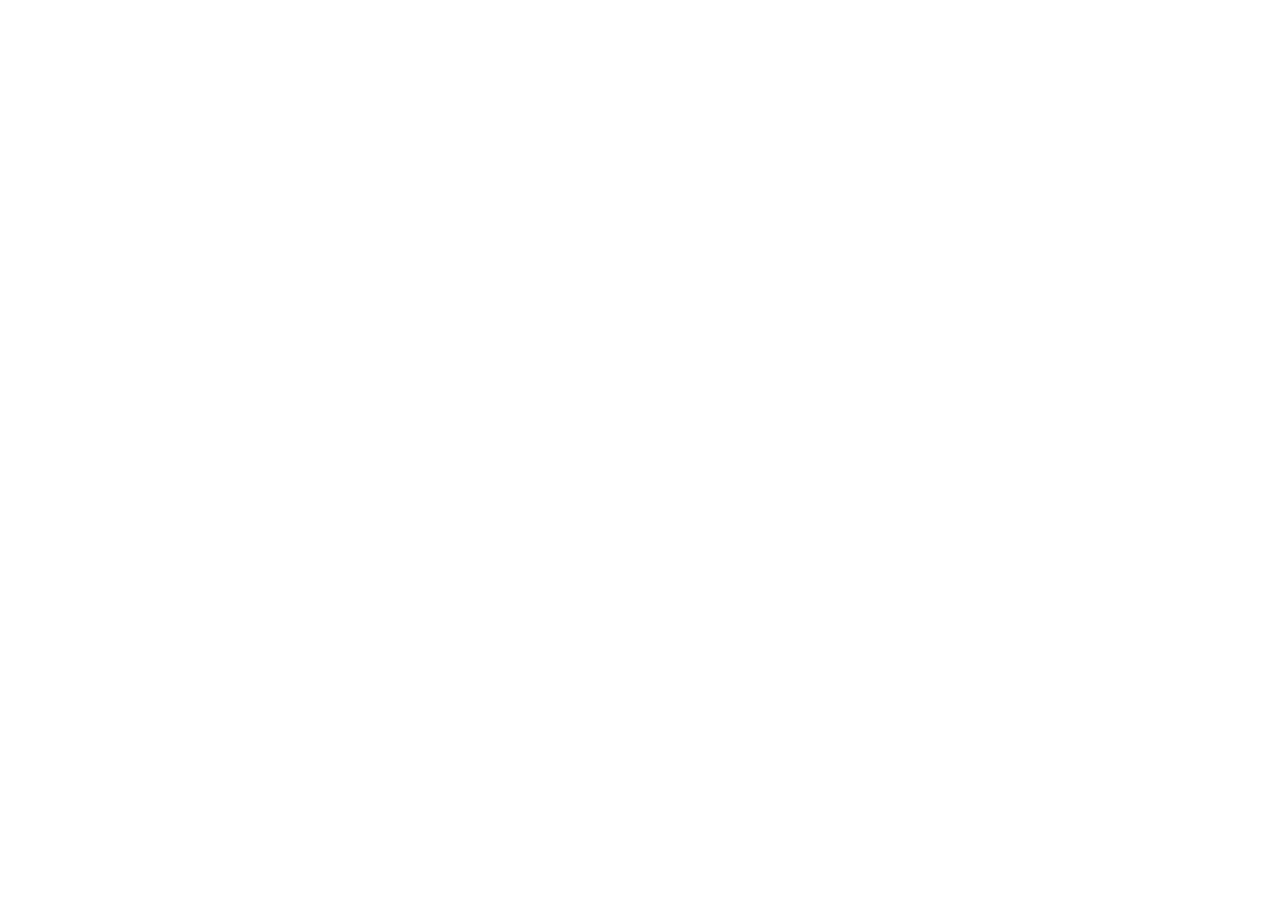
==== commit a77bdd61: "Redirect GitHub Pages to https://realtyego.ru Per-page HTML stubs (meta refresh, rel=canonical, loca" ====
--- a/about/index.html
+++ b/about/index.html
@@ -1,18 +1,15 @@
 <!DOCTYPE html>
 <html lang="ru">
 <head>
-<meta charset="utf-8">
-<meta name="viewport" content="width=device-width, initial-scale=1">
-<title>Страница перенесена — RealtyEGO</title>
-<meta http-equiv="refresh" content="0; url=/">
-<link rel="canonical" href="https://realtyego.github.io/">
-<meta name="robots" content="noindex">
-<link rel="stylesheet" href="/style.css">
-<script>location.replace('/' + location.hash);</script>
+  <meta charset="utf-8">
+  <meta name="viewport" content="width=device-width, initial-scale=1">
+  <meta name="robots" content="noindex, follow">
+  <meta http-equiv="refresh" content="0; url=https://realtyego.ru/about/">
+  <link rel="canonical" href="https://realtyego.ru/about/">
+  <title>Сайт переехал на realtyego.ru</title>
+  <script>location.replace("https://realtyego.ru/about/"+location.search+location.hash);</script>
 </head>
 <body>
-<main class="doc"><div class="wrap">
-<p>Страница «Обо мне» теперь находится на главной: <a href="/">перейти на главную страницу</a>.</p>
-</div></main>
+  <p>Сайт RealtyEGO переехал. Открыть страницу: <a href="https://realtyego.ru/about/">https://realtyego.ru/about/</a></p>
 </body>
 </html>
